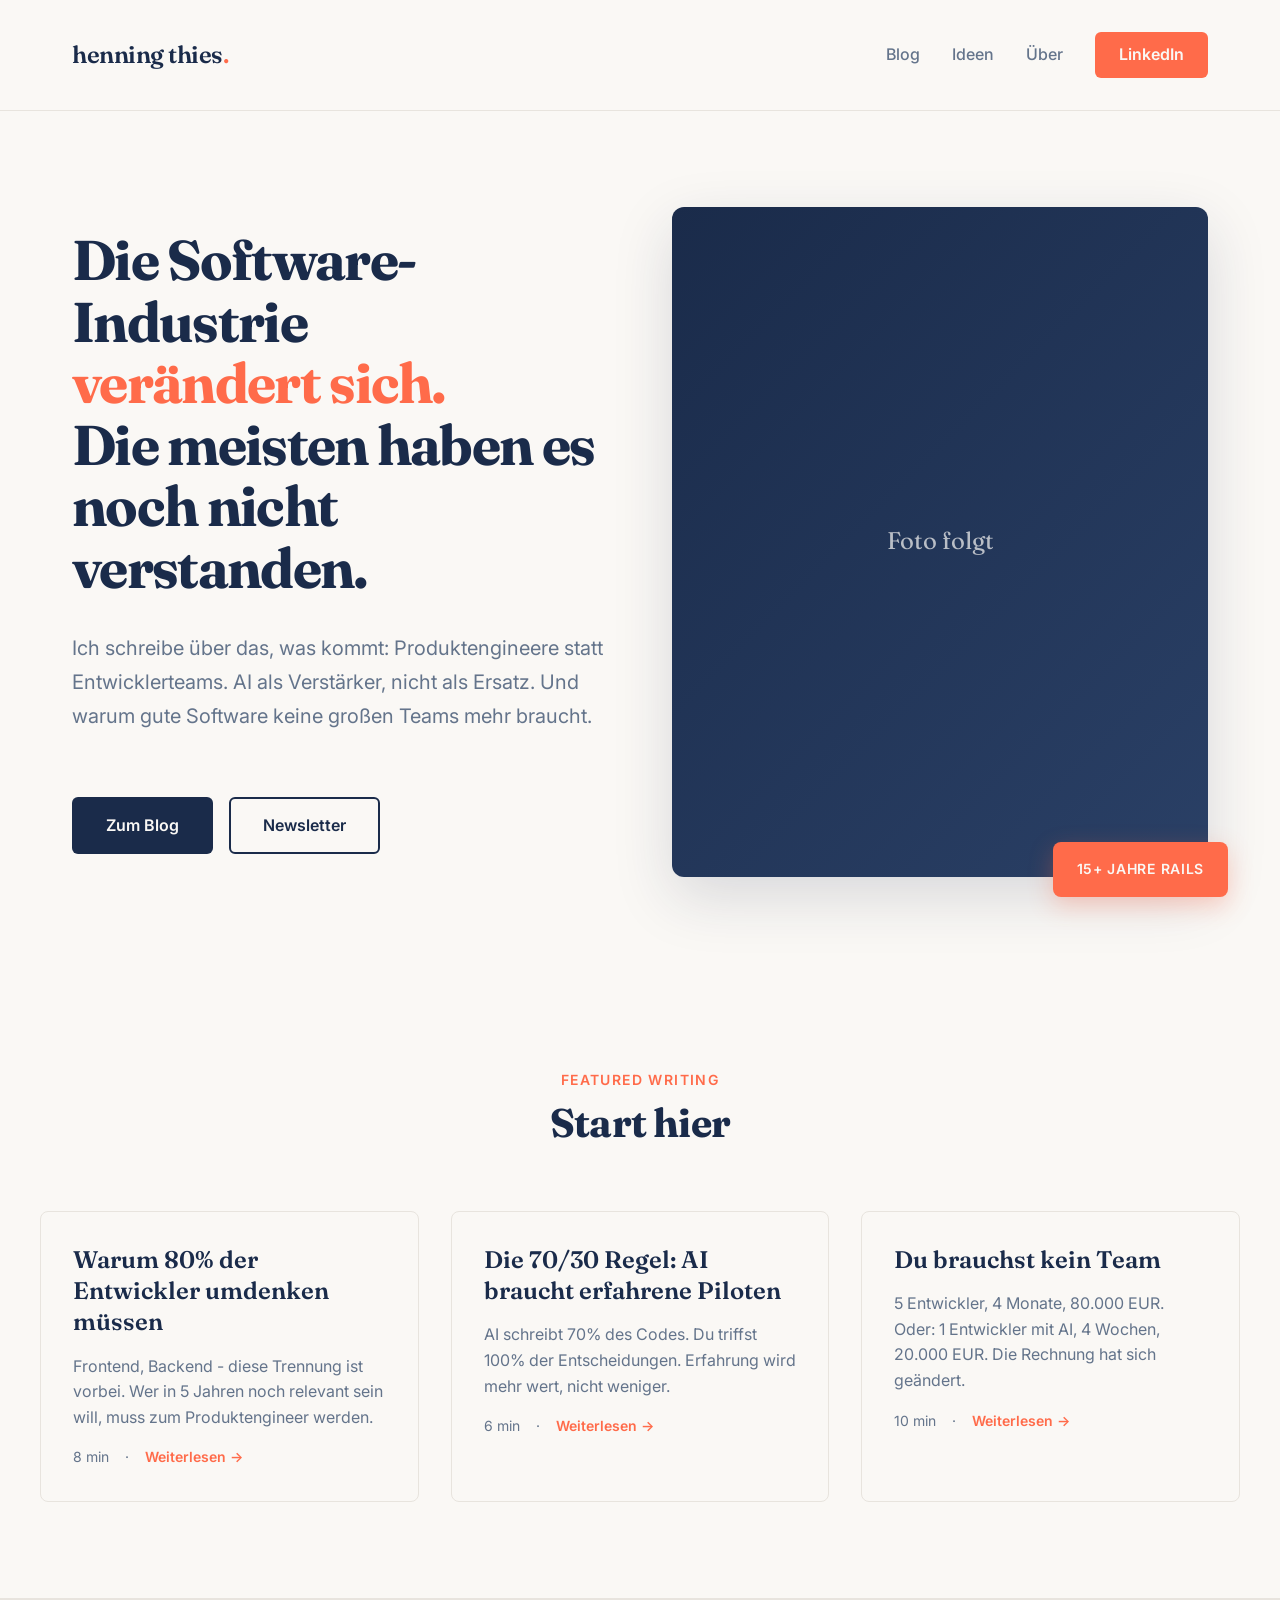
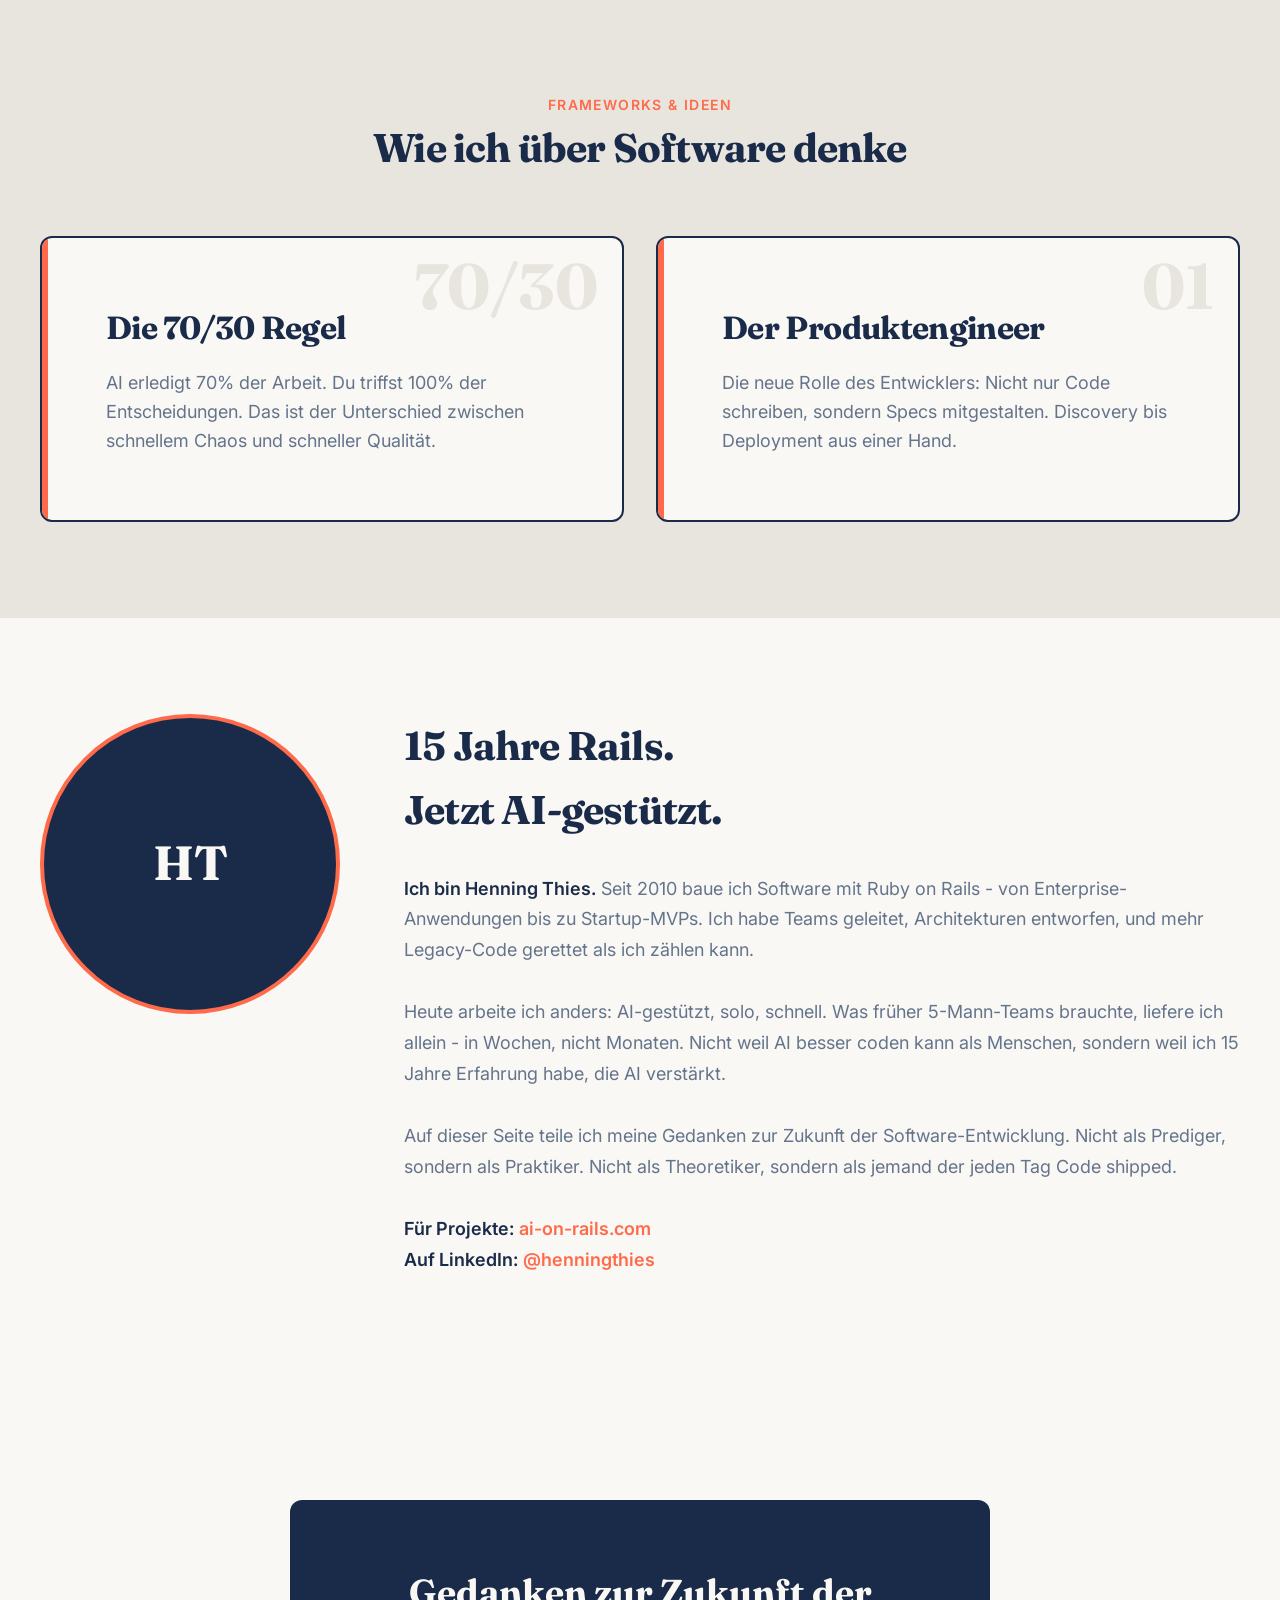
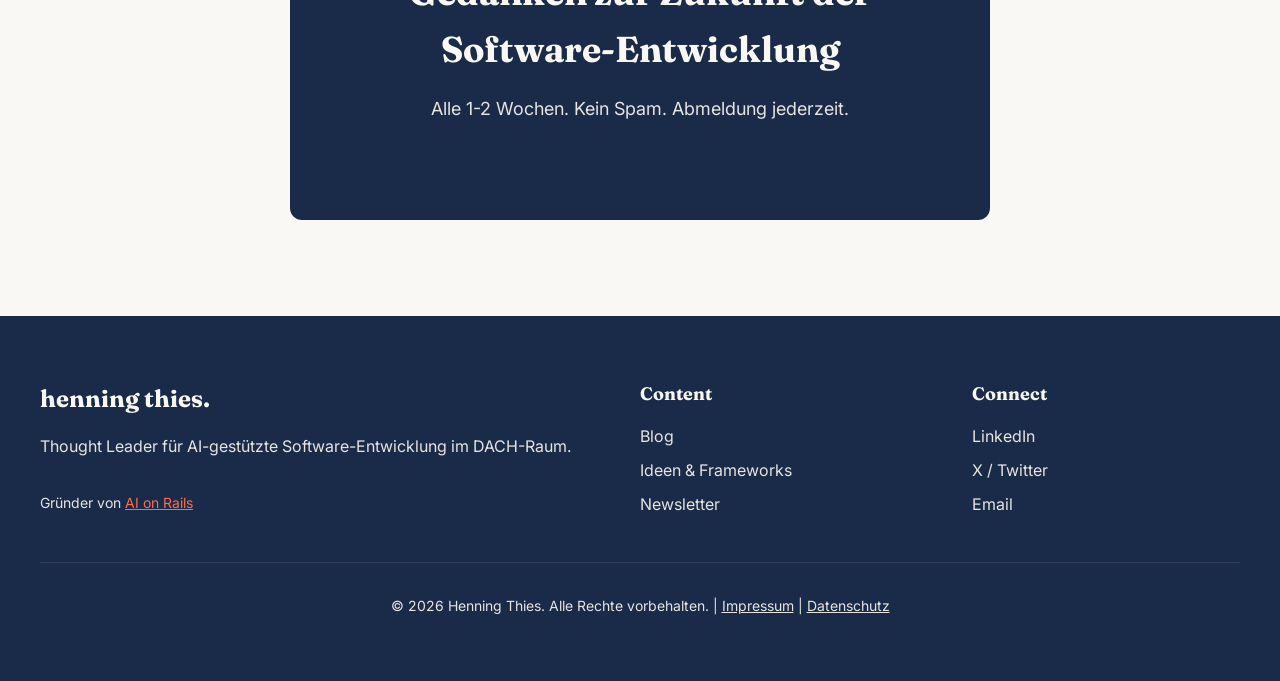
==== index.html @ 4f3acadc "fix: add links to framework cards Link 70/30 Regel and Produktengineer cards to blog articles  Co-Au" ====
<!DOCTYPE html>
<html lang="de">
<head>
  <meta charset="UTF-8">
  <meta name="viewport" content="width=device-width, initial-scale=1.0">
  <title>Henning Thies - Der Produktengineer</title>
  <meta name="description" content="Die Software-Industrie verändert sich. Ich schreibe über Produktengineere, AI-gestützte Entwicklung und warum gute Software keine großen Teams mehr braucht.">
  <link rel="preconnect" href="https://fonts.googleapis.com">
  <link rel="preconnect" href="https://fonts.gstatic.com" crossorigin>
  <link href="https://fonts.googleapis.com/css2?family=Fraunces:ital,opsz,wght@0,9..144,400;0,9..144,600;0,9..144,700;1,9..144,400&family=Inter:wght@400;500;600&display=swap" rel="stylesheet">

  <!-- Analytics -->
  <script defer src="https://cloud.umami.is/script.js" data-website-id="b28b0abb-0c76-4e96-a913-22277300de45"></script>

  <style>
    :root {
      /* Brand Colors */
      --color-midnight-navy: #1A2B4A;
      --color-warm-white: #FAF8F5;
      --color-electric-coral: #FF6B4A;
      --color-slate-gray: #64748B;
      --color-light-stone: #E8E4DE;
      --color-soft-gold: #C9A962;

      /* Typography */
      --font-display: 'Fraunces', serif;
      --font-body: 'Inter', sans-serif;

      /* Spacing */
      --space-xs: 8px;
      --space-sm: 16px;
      --space-md: 32px;
      --space-lg: 64px;
      --space-xl: 96px;

      /* Transitions */
      --transition: all 0.3s cubic-bezier(0.4, 0, 0.2, 1);
    }

    * {
      margin: 0;
      padding: 0;
      box-sizing: border-box;
    }

    body {
      font-family: var(--font-body);
      color: var(--color-slate-gray);
      background: var(--color-warm-white);
      line-height: 1.6;
      overflow-x: hidden;
    }

    /* Header */
    header {
      position: sticky;
      top: 0;
      z-index: 100;
      background: var(--color-warm-white);
      border-bottom: 1px solid var(--color-light-stone);
      padding: var(--space-md) 0;
      transition: var(--transition);
    }

    header.scrolled {
      box-shadow: 0 2px 12px rgba(26, 43, 74, 0.08);
    }

    .header-container {
      max-width: 1200px;
      margin: 0 auto;
      padding: 0 var(--space-md);
      display: flex;
      justify-content: space-between;
      align-items: center;
    }

    .wordmark {
      font-family: var(--font-display);
      font-size: 24px;
      font-weight: 600;
      color: var(--color-midnight-navy);
      text-decoration: none;
      letter-spacing: -0.02em;
    }

    .wordmark .dot {
      color: var(--color-electric-coral);
    }

    nav {
      display: flex;
      gap: var(--space-md);
      align-items: center;
    }

    nav a {
      color: var(--color-slate-gray);
      text-decoration: none;
      font-size: 16px;
      font-weight: 500;
      transition: var(--transition);
      position: relative;
    }

    nav a:hover {
      color: var(--color-midnight-navy);
    }

    nav a.cta {
      background: var(--color-electric-coral);
      color: var(--color-warm-white);
      padding: 10px 24px;
      border-radius: 6px;
      font-weight: 600;
    }

    nav a.cta:hover {
      background: #e85a3a;
      transform: translateY(-1px);
      box-shadow: 0 4px 12px rgba(255, 107, 74, 0.3);
    }

    /* Hero Section */
    .hero {
      max-width: 1200px;
      margin: 0 auto;
      padding: var(--space-xl) var(--space-md);
      display: grid;
      grid-template-columns: 1fr 1fr;
      gap: var(--space-lg);
      align-items: center;
      min-height: 80vh;
    }

    .hero-content h1 {
      font-family: var(--font-display);
      font-size: 56px;
      line-height: 1.1;
      color: var(--color-midnight-navy);
      font-weight: 700;
      margin-bottom: var(--space-md);
      letter-spacing: -0.03em;
    }

    .hero-content h1 .highlight {
      color: var(--color-electric-coral);
      position: relative;
      display: inline-block;
    }

    .hero-content .subheadline {
      font-size: 20px;
      line-height: 1.7;
      color: var(--color-slate-gray);
      margin-bottom: var(--space-lg);
      max-width: 540px;
    }

    .hero-cta-group {
      display: flex;
      gap: var(--space-sm);
      flex-wrap: wrap;
    }

    .btn {
      display: inline-block;
      padding: 14px 32px;
      text-decoration: none;
      border-radius: 6px;
      font-weight: 600;
      font-size: 16px;
      transition: var(--transition);
      border: 2px solid transparent;
    }

    .btn-primary {
      background: var(--color-midnight-navy);
      color: var(--color-warm-white);
    }

    .btn-primary:hover {
      background: #0f1a2e;
      transform: translateY(-2px);
      box-shadow: 0 8px 24px rgba(26, 43, 74, 0.2);
    }

    .btn-secondary {
      background: transparent;
      color: var(--color-midnight-navy);
      border: 2px solid var(--color-midnight-navy);
    }

    .btn-secondary:hover {
      background: var(--color-midnight-navy);
      color: var(--color-warm-white);
    }

    .hero-image {
      position: relative;
    }

    .portrait-container {
      position: relative;
      border-radius: 12px;
      overflow: hidden;
      box-shadow: 0 20px 60px rgba(26, 43, 74, 0.15);
      aspect-ratio: 4/5;
      background: linear-gradient(135deg, var(--color-midnight-navy) 0%, #2a4066 100%);
      display: flex;
      align-items: center;
      justify-content: center;
    }

    .portrait-container img {
      width: 100%;
      height: 100%;
      object-fit: cover;
    }

    .portrait-placeholder {
      color: var(--color-warm-white);
      font-family: var(--font-display);
      font-size: 24px;
      text-align: center;
      padding: var(--space-md);
      opacity: 0.7;
    }

    .floating-label {
      position: absolute;
      bottom: -20px;
      right: -20px;
      background: var(--color-electric-coral);
      color: var(--color-warm-white);
      padding: 16px 24px;
      border-radius: 8px;
      font-weight: 600;
      font-size: 14px;
      box-shadow: 0 8px 24px rgba(255, 107, 74, 0.3);
      text-transform: uppercase;
      letter-spacing: 0.05em;
    }

    /* Featured Content Section */
    .section {
      padding: var(--space-xl) var(--space-md);
      background: var(--color-warm-white);
    }

    .section.alt {
      background: var(--color-light-stone);
    }

    .container {
      max-width: 1200px;
      margin: 0 auto;
    }

    .section-header {
      text-align: center;
      margin-bottom: var(--space-lg);
    }

    .section-header .eyebrow {
      font-size: 14px;
      text-transform: uppercase;
      letter-spacing: 0.1em;
      color: var(--color-electric-coral);
      font-weight: 600;
      margin-bottom: var(--space-xs);
    }

    .section-header h2 {
      font-family: var(--font-display);
      font-size: 40px;
      line-height: 1.2;
      color: var(--color-midnight-navy);
      font-weight: 700;
      letter-spacing: -0.02em;
    }

    /* Article Cards */
    .articles-grid {
      display: grid;
      grid-template-columns: repeat(3, 1fr);
      gap: var(--space-md);
    }

    .article-card {
      background: var(--color-warm-white);
      border-radius: 8px;
      overflow: hidden;
      transition: var(--transition);
      border: 1px solid var(--color-light-stone);
    }

    .article-card:hover {
      transform: translateY(-4px);
      box-shadow: 0 12px 32px rgba(26, 43, 74, 0.12);
    }

    .article-card-content {
      padding: var(--space-md);
    }

    .article-card h3 {
      font-family: var(--font-display);
      font-size: 24px;
      line-height: 1.3;
      color: var(--color-midnight-navy);
      margin-bottom: var(--space-sm);
      font-weight: 600;
    }

    .article-card p {
      color: var(--color-slate-gray);
      line-height: 1.6;
      margin-bottom: var(--space-sm);
    }

    .article-meta {
      display: flex;
      align-items: center;
      gap: var(--space-sm);
      font-size: 14px;
      color: var(--color-slate-gray);
    }

    .read-more {
      color: var(--color-electric-coral);
      font-weight: 600;
      text-decoration: none;
      display: inline-flex;
      align-items: center;
      gap: 4px;
      transition: var(--transition);
    }

    .read-more:hover {
      gap: 8px;
    }

    /* Framework Cards */
    .frameworks-grid {
      display: grid;
      grid-template-columns: repeat(2, 1fr);
      gap: var(--space-md);
    }

    .framework-card {
      background: var(--color-warm-white);
      padding: var(--space-lg);
      border-radius: 12px;
      border: 2px solid var(--color-midnight-navy);
      position: relative;
      overflow: hidden;
    }

    .framework-card::before {
      content: '';
      position: absolute;
      top: 0;
      left: 0;
      width: 6px;
      height: 100%;
      background: var(--color-electric-coral);
    }

    .framework-card .number {
      font-family: var(--font-display);
      font-size: 64px;
      font-weight: 700;
      color: var(--color-light-stone);
      position: absolute;
      top: 16px;
      right: 24px;
      line-height: 1;
    }

    .framework-card h3 {
      font-family: var(--font-display);
      font-size: 32px;
      color: var(--color-midnight-navy);
      margin-bottom: var(--space-sm);
      font-weight: 700;
      letter-spacing: -0.02em;
      position: relative;
      z-index: 1;
    }

    .framework-card p {
      font-size: 18px;
      line-height: 1.6;
      color: var(--color-slate-gray);
      position: relative;
      z-index: 1;
    }

    /* About Section */
    .about-content {
      display: grid;
      grid-template-columns: 300px 1fr;
      gap: var(--space-lg);
      align-items: start;
    }

    .about-image {
      position: relative;
    }

    .about-image-container {
      aspect-ratio: 1;
      border-radius: 50%;
      overflow: hidden;
      border: 4px solid var(--color-electric-coral);
      background: var(--color-midnight-navy);
      display: flex;
      align-items: center;
      justify-content: center;
    }

    .about-image-container img {
      width: 100%;
      height: 100%;
      object-fit: cover;
    }

    .about-image-placeholder {
      color: var(--color-warm-white);
      font-family: var(--font-display);
      font-size: 48px;
      font-weight: 700;
    }

    .about-text h2 {
      font-family: var(--font-display);
      font-size: 40px;
      color: var(--color-midnight-navy);
      margin-bottom: var(--space-md);
      font-weight: 700;
      letter-spacing: -0.02em;
    }

    .about-text p {
      font-size: 18px;
      line-height: 1.7;
      color: var(--color-slate-gray);
      margin-bottom: var(--space-md);
    }

    .about-text p strong {
      color: var(--color-midnight-navy);
      font-weight: 600;
    }

    .about-link {
      color: var(--color-electric-coral);
      font-weight: 600;
      text-decoration: none;
      transition: var(--transition);
    }

    .about-link:hover {
      text-decoration: underline;
    }

    /* Newsletter Section */
    .newsletter-box {
      background: var(--color-midnight-navy);
      padding: var(--space-lg);
      border-radius: 12px;
      text-align: center;
      max-width: 700px;
      margin: 0 auto;
    }

    .newsletter-box h2 {
      font-family: var(--font-display);
      font-size: 36px;
      color: var(--color-warm-white);
      margin-bottom: var(--space-sm);
      font-weight: 700;
    }

    .newsletter-box p {
      color: var(--color-light-stone);
      font-size: 18px;
      margin-bottom: var(--space-md);
    }

    .newsletter-form {
      display: flex;
      gap: var(--space-sm);
      max-width: 500px;
      margin: 0 auto;
    }

    .newsletter-form input {
      flex: 1;
      padding: 14px 20px;
      border: 2px solid transparent;
      border-radius: 6px;
      font-size: 16px;
      font-family: var(--font-body);
      background: var(--color-warm-white);
      transition: var(--transition);
    }

    .newsletter-form input:focus {
      outline: none;
      border-color: var(--color-electric-coral);
    }

    .newsletter-form button {
      padding: 14px 32px;
      background: var(--color-electric-coral);
      color: var(--color-warm-white);
      border: none;
      border-radius: 6px;
      font-size: 16px;
      font-weight: 600;
      font-family: var(--font-body);
      cursor: pointer;
      transition: var(--transition);
      white-space: nowrap;
    }

    .newsletter-form button:hover {
      background: #e85a3a;
      transform: translateY(-2px);
      box-shadow: 0 8px 24px rgba(255, 107, 74, 0.4);
    }

    /* Footer */
    footer {
      background: var(--color-midnight-navy);
      color: var(--color-light-stone);
      padding: var(--space-lg) var(--space-md);
    }

    .footer-container {
      max-width: 1200px;
      margin: 0 auto;
      display: grid;
      grid-template-columns: 2fr 1fr 1fr;
      gap: var(--space-lg);
    }

    .footer-about h3 {
      font-family: var(--font-display);
      color: var(--color-warm-white);
      font-size: 24px;
      margin-bottom: var(--space-sm);
    }

    .footer-about p {
      line-height: 1.6;
      margin-bottom: var(--space-sm);
    }

    .footer-section h4 {
      font-family: var(--font-display);
      color: var(--color-warm-white);
      font-size: 18px;
      margin-bottom: var(--space-sm);
    }

    .footer-section ul {
      list-style: none;
    }

    .footer-section li {
      margin-bottom: var(--space-xs);
    }

    .footer-section a {
      color: var(--color-light-stone);
      text-decoration: none;
      transition: var(--transition);
    }

    .footer-section a:hover {
      color: var(--color-electric-coral);
    }

    .footer-bottom {
      max-width: 1200px;
      margin: var(--space-md) auto 0;
      padding-top: var(--space-md);
      border-top: 1px solid rgba(250, 248, 245, 0.1);
      text-align: center;
      font-size: 14px;
    }

    /* Responsive */
    @media (max-width: 1024px) {
      .hero {
        grid-template-columns: 1fr;
        gap: var(--space-md);
        padding: var(--space-lg) var(--space-md);
      }

      .hero-content h1 {
        font-size: 48px;
      }

      .articles-grid {
        grid-template-columns: 1fr;
      }

      .frameworks-grid {
        grid-template-columns: 1fr;
      }

      .about-content {
        grid-template-columns: 1fr;
        text-align: center;
      }

      .about-image-container {
        max-width: 250px;
        margin: 0 auto;
      }

      .footer-container {
        grid-template-columns: 1fr;
      }
    }

    @media (max-width: 768px) {
      nav {
        display: none;
      }

      .hero-content h1 {
        font-size: 36px;
      }

      .hero-content .subheadline {
        font-size: 18px;
      }

      .newsletter-form {
        flex-direction: column;
      }

      .section-header h2 {
        font-size: 32px;
      }
    }

    /* Animations */
    @keyframes fadeInUp {
      from {
        opacity: 0;
        transform: translateY(20px);
      }
      to {
        opacity: 1;
        transform: translateY(0);
      }
    }

    .hero-content > * {
      animation: fadeInUp 0.6s ease-out backwards;
    }

    .hero-content h1 {
      animation-delay: 0.1s;
    }

    .hero-content .subheadline {
      animation-delay: 0.2s;
    }

    .hero-cta-group {
      animation-delay: 0.3s;
    }

    .hero-image {
      animation: fadeInUp 0.6s ease-out 0.2s backwards;
    }
  </style>
</head>
<body>
  <!-- Header -->
  <header id="header">
    <div class="header-container">
      <a href="/" class="wordmark">henning thies<span class="dot">.</span></a>
      <nav>
        <a href="#blog">Blog</a>
        <a href="#ideen">Ideen</a>
        <a href="#ueber">Über</a>
        <a href="https://linkedin.com/in/henningthies" class="cta">LinkedIn</a>
      </nav>
    </div>
  </header>

  <!-- Hero Section -->
  <section class="hero">
    <div class="hero-content">
      <h1>
        Die Software-Industrie <span class="highlight">verändert sich.</span><br>
        Die meisten haben es noch nicht verstanden.
      </h1>
      <p class="subheadline">
        Ich schreibe über das, was kommt: Produktengineere statt Entwicklerteams. AI als Verstärker, nicht als Ersatz. Und warum gute Software keine großen Teams mehr braucht.
      </p>
      <div class="hero-cta-group">
        <a href="#blog" class="btn btn-primary">Zum Blog</a>
        <a href="#newsletter" class="btn btn-secondary">Newsletter</a>
      </div>
    </div>
    <div class="hero-image">
      <div class="portrait-container">
        <!-- Portrait Placeholder - wird durch echtes Foto ersetzt -->
        <div class="portrait-placeholder">
          Foto folgt
        </div>
      </div>
      <div class="floating-label">15+ Jahre Rails</div>
    </div>
  </section>

  <!-- Featured Articles -->
  <section class="section" id="blog">
    <div class="container">
      <div class="section-header">
        <div class="eyebrow">Featured Writing</div>
        <h2>Start hier</h2>
      </div>
      <div class="articles-grid">
        <a href="/blog/der-produktengineer.html" class="article-card" style="text-decoration: none;">
          <div class="article-card-content">
            <h3>Warum 80% der Entwickler umdenken müssen</h3>
            <p>
              Frontend, Backend - diese Trennung ist vorbei. Wer in 5 Jahren noch relevant sein will, muss zum Produktengineer werden.
            </p>
            <div class="article-meta">
              <span>8 min</span>
              <span>·</span>
              <span class="read-more">Weiterlesen →</span>
            </div>
          </div>
        </a>

        <a href="/blog/die-70-30-regel.html" class="article-card" style="text-decoration: none;">
          <div class="article-card-content">
            <h3>Die 70/30 Regel: AI braucht erfahrene Piloten</h3>
            <p>
              AI schreibt 70% des Codes. Du triffst 100% der Entscheidungen. Erfahrung wird mehr wert, nicht weniger.
            </p>
            <div class="article-meta">
              <span>6 min</span>
              <span>·</span>
              <span class="read-more">Weiterlesen →</span>
            </div>
          </div>
        </a>

        <a href="/blog/du-brauchst-kein-team.html" class="article-card" style="text-decoration: none;">
          <div class="article-card-content">
            <h3>Du brauchst kein Team</h3>
            <p>
              5 Entwickler, 4 Monate, 80.000 EUR. Oder: 1 Entwickler mit AI, 4 Wochen, 20.000 EUR. Die Rechnung hat sich geändert.
            </p>
            <div class="article-meta">
              <span>10 min</span>
              <span>·</span>
              <span class="read-more">Weiterlesen →</span>
            </div>
          </div>
        </a>
      </div>
    </div>
  </section>

  <!-- Frameworks Section -->
  <section class="section alt" id="ideen">
    <div class="container">
      <div class="section-header">
        <div class="eyebrow">Frameworks & Ideen</div>
        <h2>Wie ich über Software denke</h2>
      </div>
      <div class="frameworks-grid">
        <a href="/blog/die-70-30-regel.html" class="framework-card" style="text-decoration: none;">
          <div class="number">70/30</div>
          <h3>Die 70/30 Regel</h3>
          <p>
            AI erledigt 70% der Arbeit. Du triffst 100% der Entscheidungen. Das ist der Unterschied zwischen schnellem Chaos und schneller Qualität.
          </p>
        </a>

        <a href="/blog/der-produktengineer.html" class="framework-card" style="text-decoration: none;">
          <div class="number">01</div>
          <h3>Der Produktengineer</h3>
          <p>
            Die neue Rolle des Entwicklers: Nicht nur Code schreiben, sondern Specs mitgestalten. Discovery bis Deployment aus einer Hand.
          </p>
        </a>
      </div>
    </div>
  </section>

  <!-- About Section -->
  <section class="section" id="ueber">
    <div class="container">
      <div class="about-content">
        <div class="about-image">
          <div class="about-image-container">
            <!-- Foto Placeholder -->
            <div class="about-image-placeholder">HT</div>
          </div>
        </div>
        <div class="about-text">
          <h2>15 Jahre Rails.<br>Jetzt AI-gestützt.</h2>
          <p>
            <strong>Ich bin Henning Thies.</strong> Seit 2010 baue ich Software mit Ruby on Rails - von Enterprise-Anwendungen bis zu Startup-MVPs. Ich habe Teams geleitet, Architekturen entworfen, und mehr Legacy-Code gerettet als ich zählen kann.
          </p>
          <p>
            Heute arbeite ich anders: AI-gestützt, solo, schnell. Was früher 5-Mann-Teams brauchte, liefere ich allein - in Wochen, nicht Monaten. Nicht weil AI besser coden kann als Menschen, sondern weil ich 15 Jahre Erfahrung habe, die AI verstärkt.
          </p>
          <p>
            Auf dieser Seite teile ich meine Gedanken zur Zukunft der Software-Entwicklung. Nicht als Prediger, sondern als Praktiker. Nicht als Theoretiker, sondern als jemand der jeden Tag Code shipped.
          </p>
          <p>
            <strong>Für Projekte:</strong> <a href="https://ai-on-rails.com" class="about-link">ai-on-rails.com</a><br>
            <strong>Auf LinkedIn:</strong> <a href="https://linkedin.com/in/henningthies" class="about-link">@henningthies</a>
          </p>
        </div>
      </div>
    </div>
  </section>

  <!-- Newsletter Section -->
  <section class="section" id="newsletter">
    <div class="container">
      <div class="newsletter-box">
        <h2>Gedanken zur Zukunft der Software-Entwicklung</h2>
        <p>Alle 1-2 Wochen. Kein Spam. Abmeldung jederzeit.</p>
        <script async data-uid="721279f668" src="https://henning-thies.kit.com/721279f668/index.js"></script>
      </div>
    </div>
  </section>

  <!-- Footer -->
  <footer>
    <div class="footer-container">
      <div class="footer-about">
        <h3>henning thies.</h3>
        <p>
          Thought Leader für AI-gestützte Software-Entwicklung im DACH-Raum.
        </p>
        <p style="font-size: 14px; margin-top: var(--space-md);">
          Gründer von <a href="https://ai-on-rails.com" style="color: var(--color-electric-coral);">AI on Rails</a>
        </p>
      </div>

      <div class="footer-section">
        <h4>Content</h4>
        <ul>
          <li><a href="#blog">Blog</a></li>
          <li><a href="#ideen">Ideen & Frameworks</a></li>
          <li><a href="#newsletter">Newsletter</a></li>
        </ul>
      </div>

      <div class="footer-section">
        <h4>Connect</h4>
        <ul>
          <li><a href="https://linkedin.com/in/henningthies">LinkedIn</a></li>
          <li><a href="https://x.com/henningthies">X / Twitter</a></li>
          <li><a href="mailto:mail@henning-thies.de">Email</a></li>
        </ul>
      </div>
    </div>

    <div class="footer-bottom">
      <p>© 2026 Henning Thies. Alle Rechte vorbehalten. | <a href="/impressum" style="color: var(--color-light-stone);">Impressum</a> | <a href="/datenschutz" style="color: var(--color-light-stone);">Datenschutz</a></p>
    </div>
  </footer>

  <script>
    // Header scroll effect
    const header = document.getElementById('header');
    let lastScroll = 0;

    window.addEventListener('scroll', () => {
      const currentScroll = window.pageYOffset;

      if (currentScroll > 50) {
        header.classList.add('scrolled');
      } else {
        header.classList.remove('scrolled');
      }

      lastScroll = currentScroll;
    });

    // Smooth scroll for anchor links
    document.querySelectorAll('a[href^="#"]').forEach(anchor => {
      anchor.addEventListener('click', function (e) {
        e.preventDefault();
        const target = document.querySelector(this.getAttribute('href'));
        if (target) {
          target.scrollIntoView({
            behavior: 'smooth',
            block: 'start'
          });
        }
      });
    });

  </script>
</body>
</html>
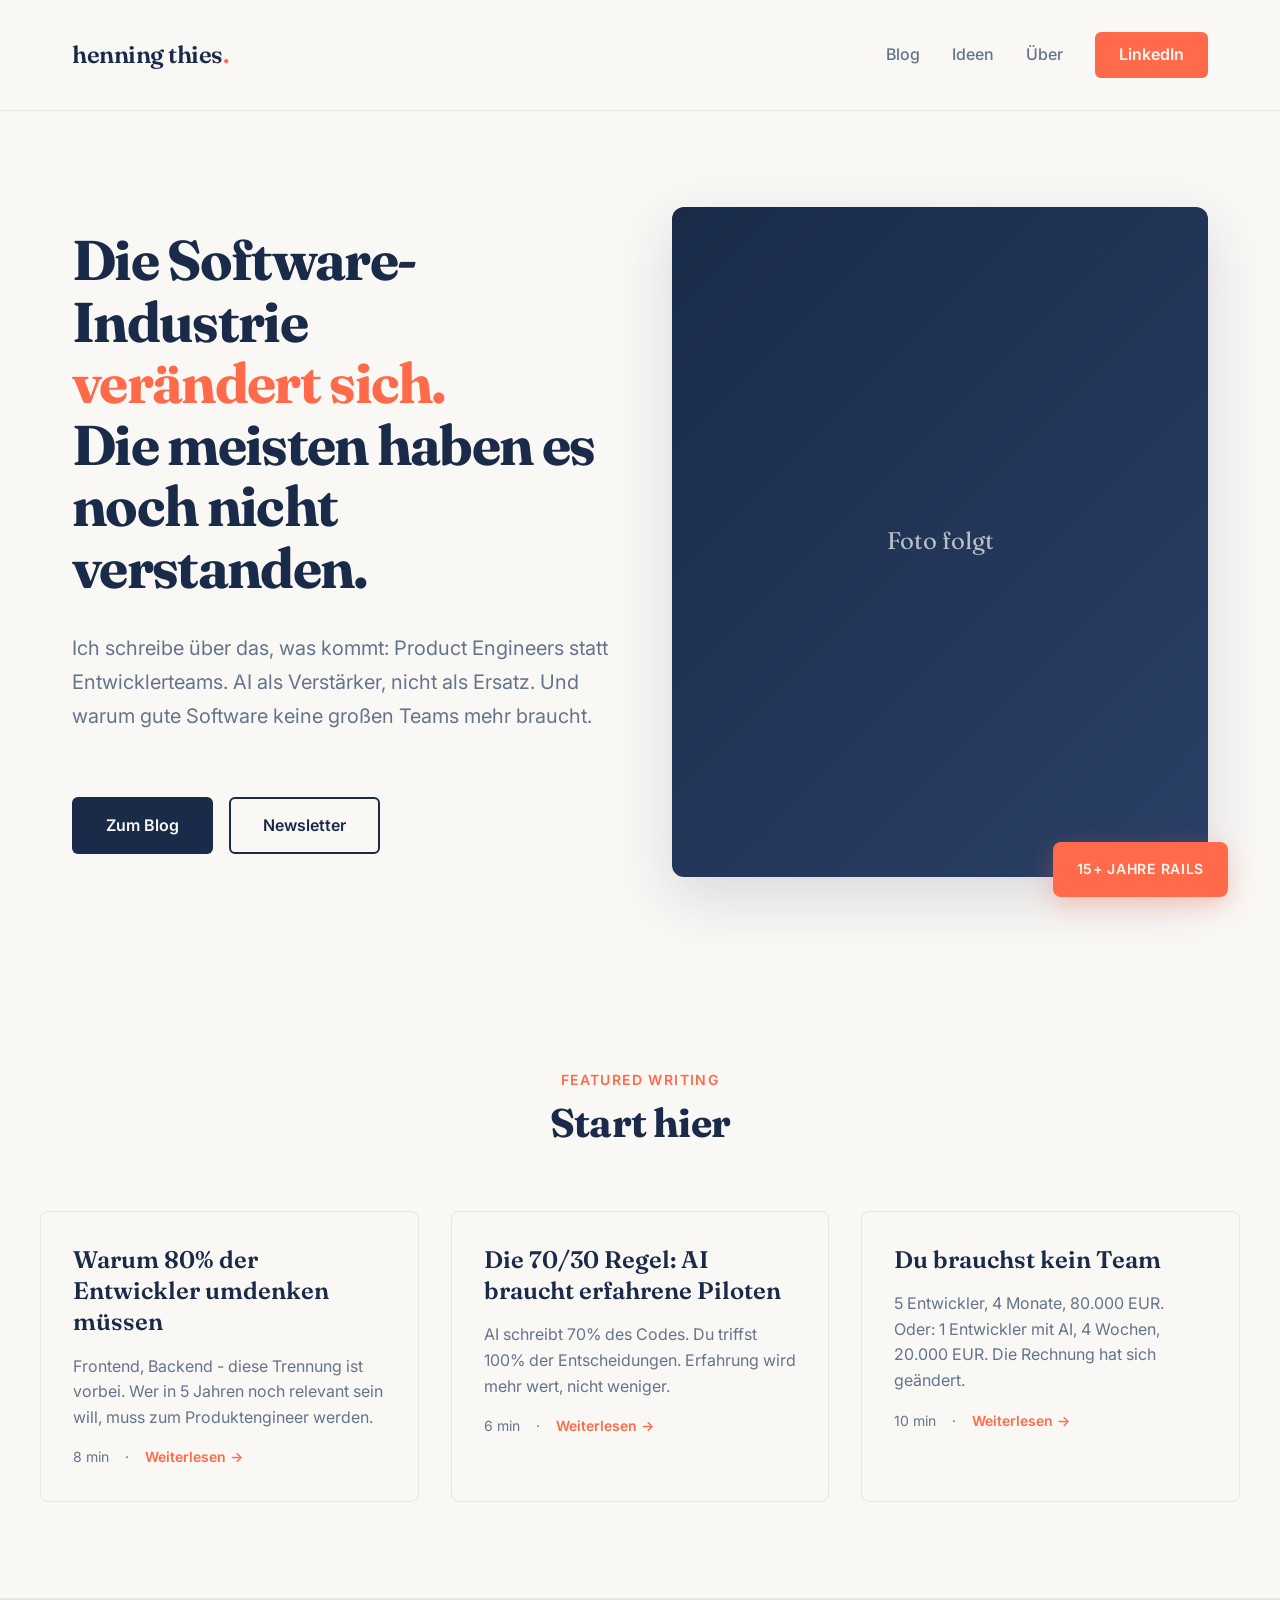
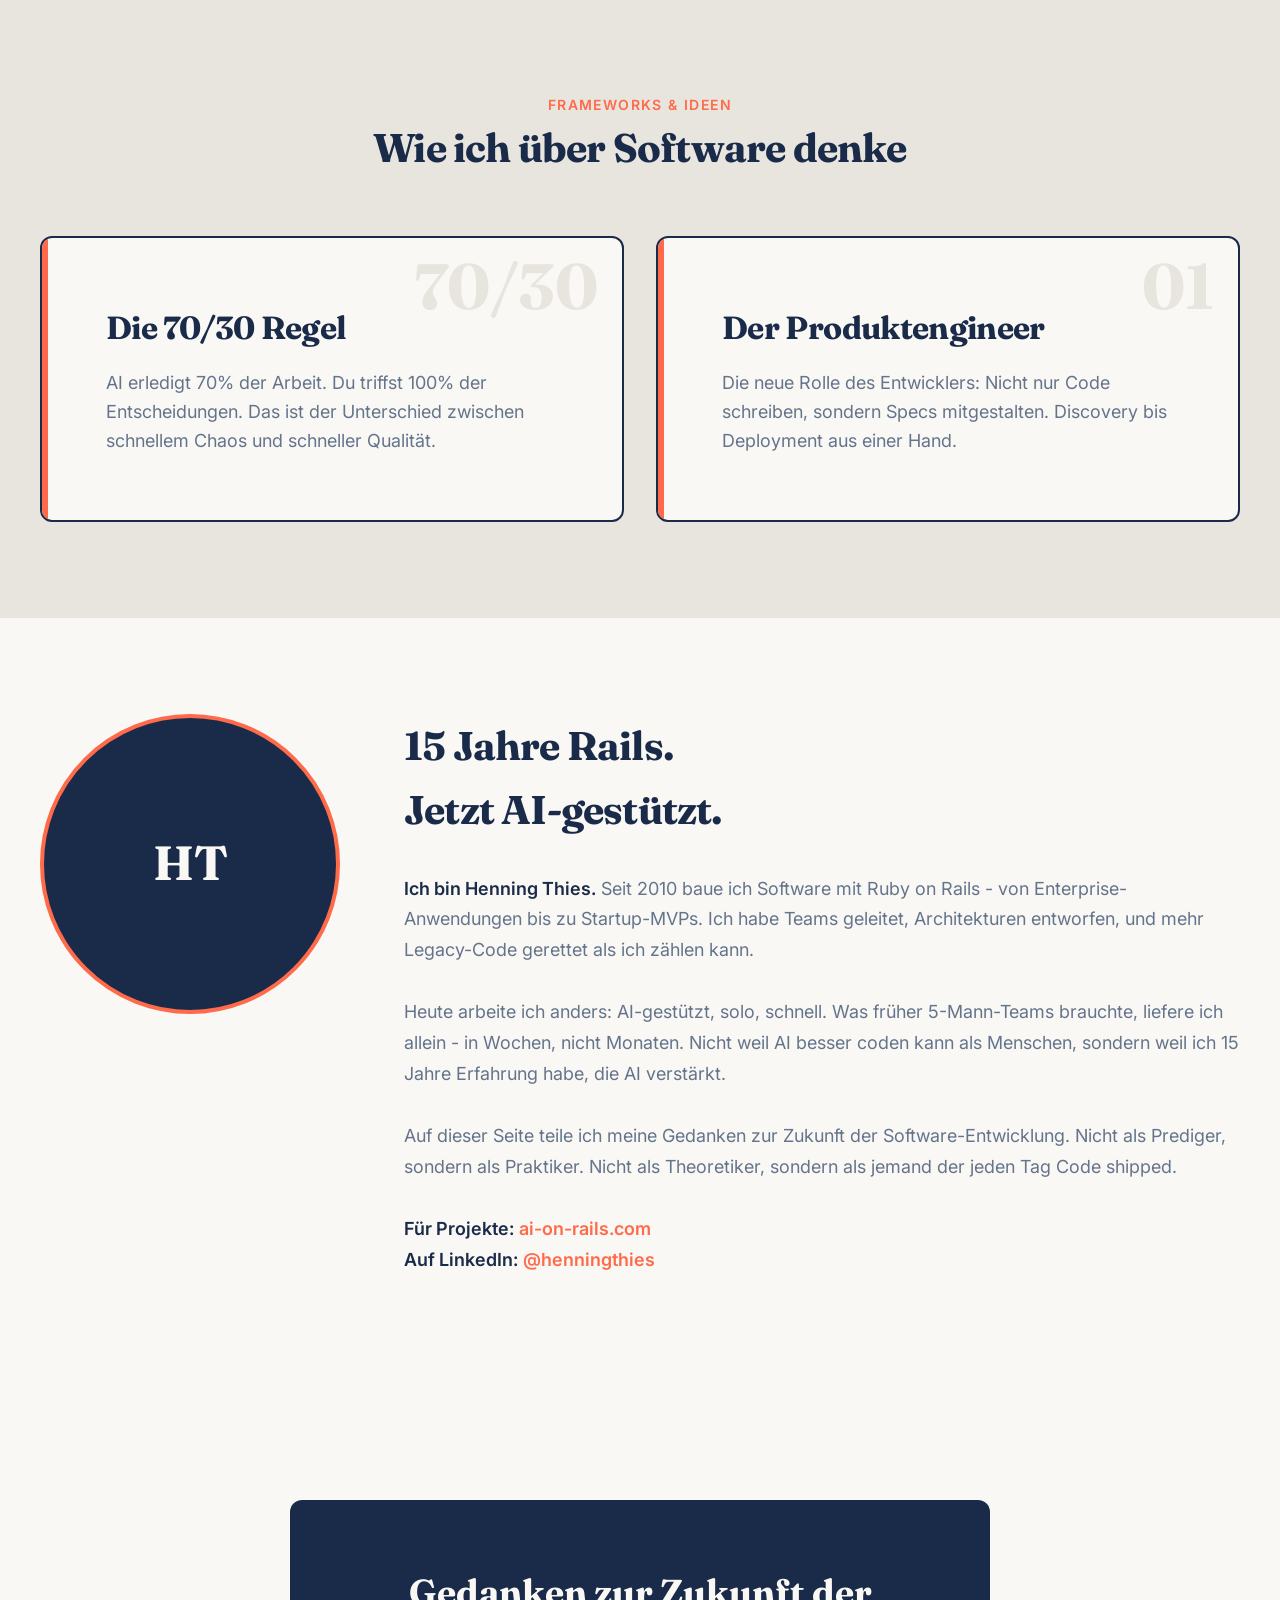
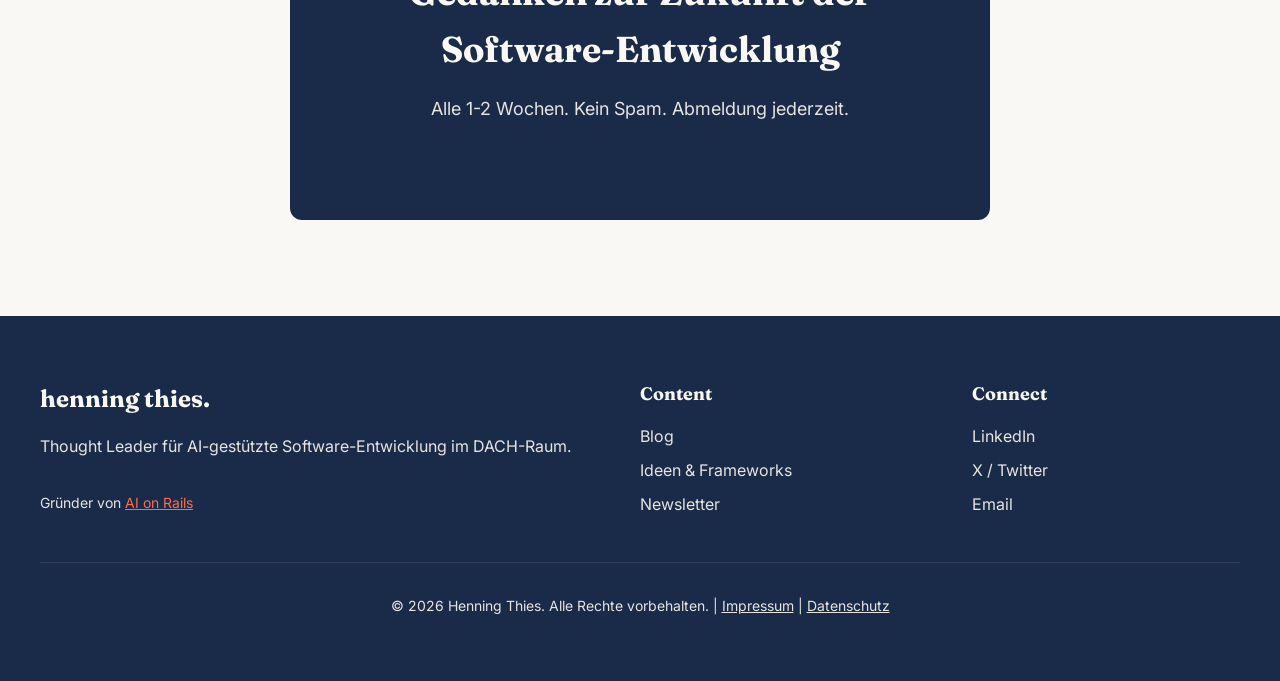
==== commit 562e3793: "fix: use 'Product Engineers' instead of mixed German/English" ====
--- a/index.html
+++ b/index.html
@@ -4,7 +4,7 @@
   <meta charset="UTF-8">
   <meta name="viewport" content="width=device-width, initial-scale=1.0">
   <title>Henning Thies - Der Produktengineer</title>
-  <meta name="description" content="Die Software-Industrie verändert sich. Ich schreibe über Produktengineere, AI-gestützte Entwicklung und warum gute Software keine großen Teams mehr braucht.">
+  <meta name="description" content="Die Software-Industrie verändert sich. Ich schreibe über Product Engineers, AI-gestützte Entwicklung und warum gute Software keine großen Teams mehr braucht.">
   <link rel="preconnect" href="https://fonts.googleapis.com">
   <link rel="preconnect" href="https://fonts.gstatic.com" crossorigin>
   <link href="https://fonts.googleapis.com/css2?family=Fraunces:ital,opsz,wght@0,9..144,400;0,9..144,600;0,9..144,700;1,9..144,400&family=Inter:wght@400;500;600&display=swap" rel="stylesheet">
@@ -705,7 +705,7 @@
         Die meisten haben es noch nicht verstanden.
       </h1>
       <p class="subheadline">
-        Ich schreibe über das, was kommt: Produktengineere statt Entwicklerteams. AI als Verstärker, nicht als Ersatz. Und warum gute Software keine großen Teams mehr braucht.
+        Ich schreibe über das, was kommt: Product Engineers statt Entwicklerteams. AI als Verstärker, nicht als Ersatz. Und warum gute Software keine großen Teams mehr braucht.
       </p>
       <div class="hero-cta-group">
         <a href="#blog" class="btn btn-primary">Zum Blog</a>
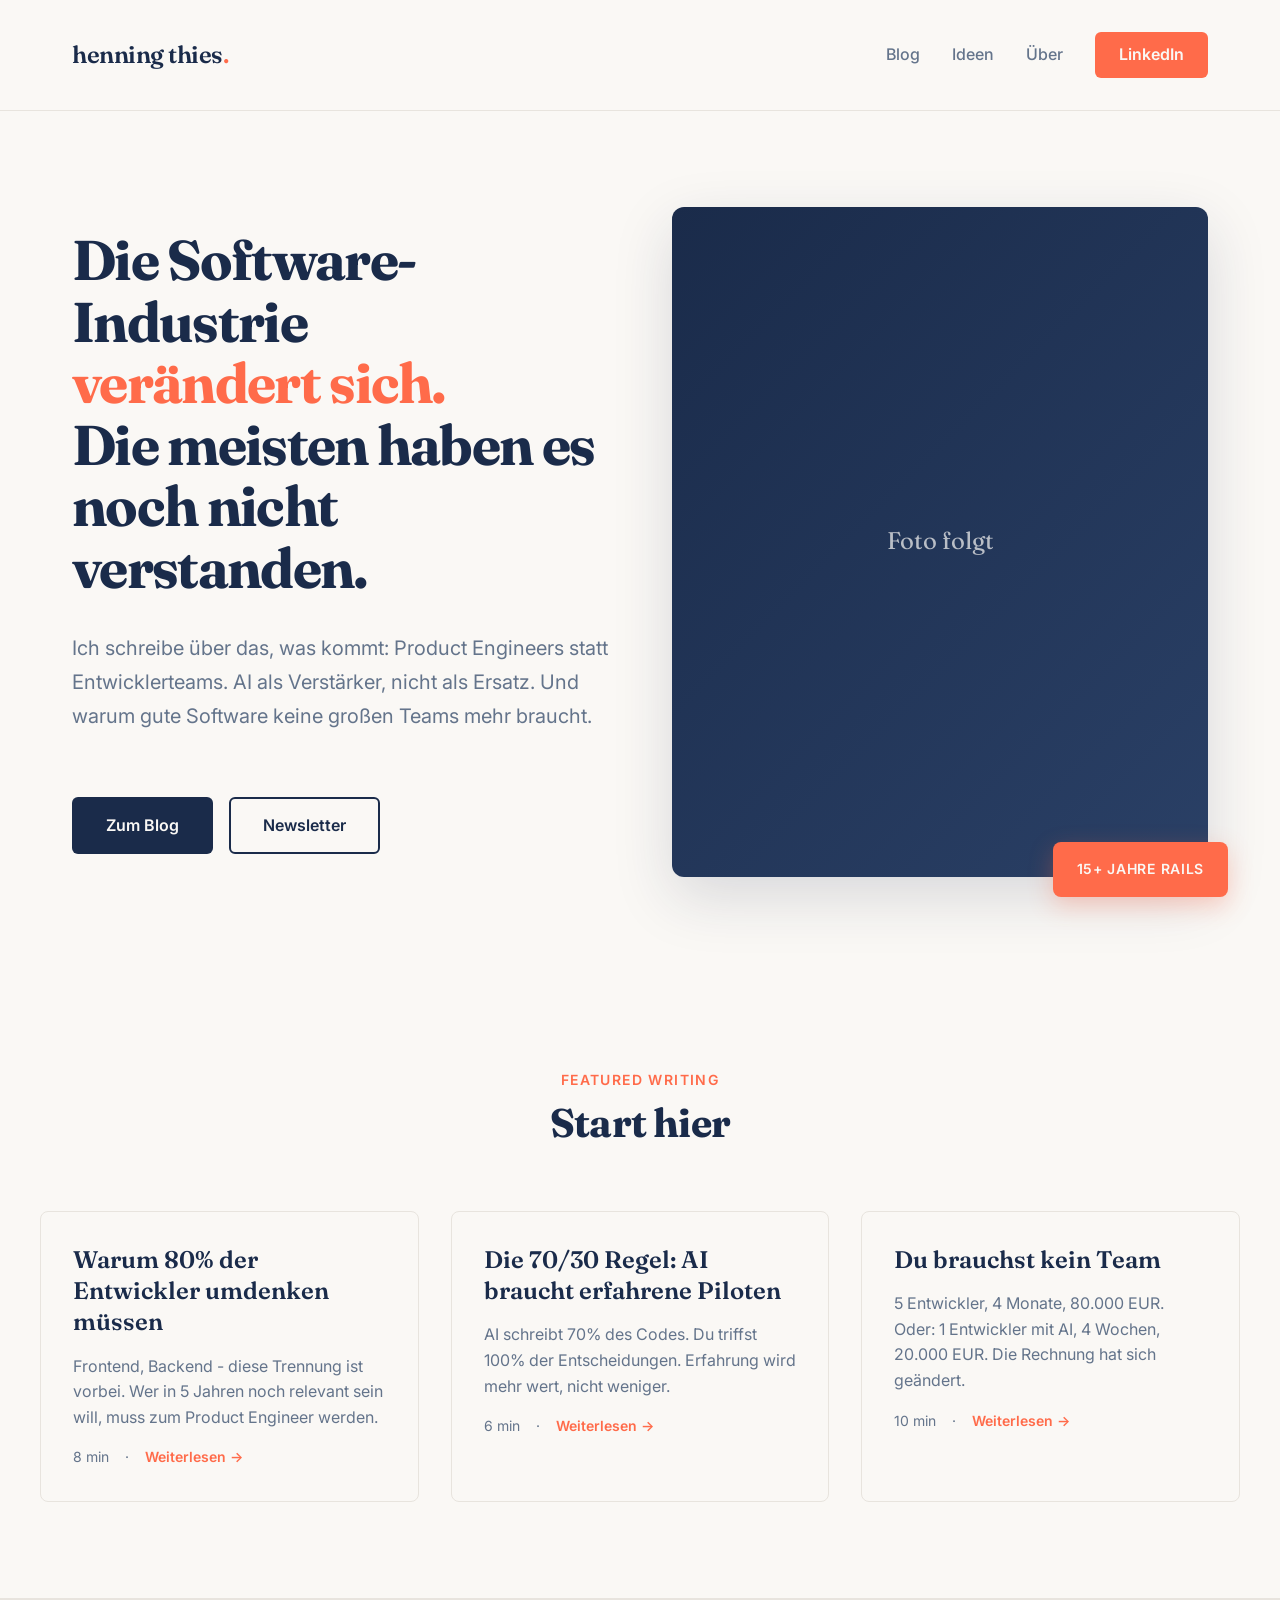
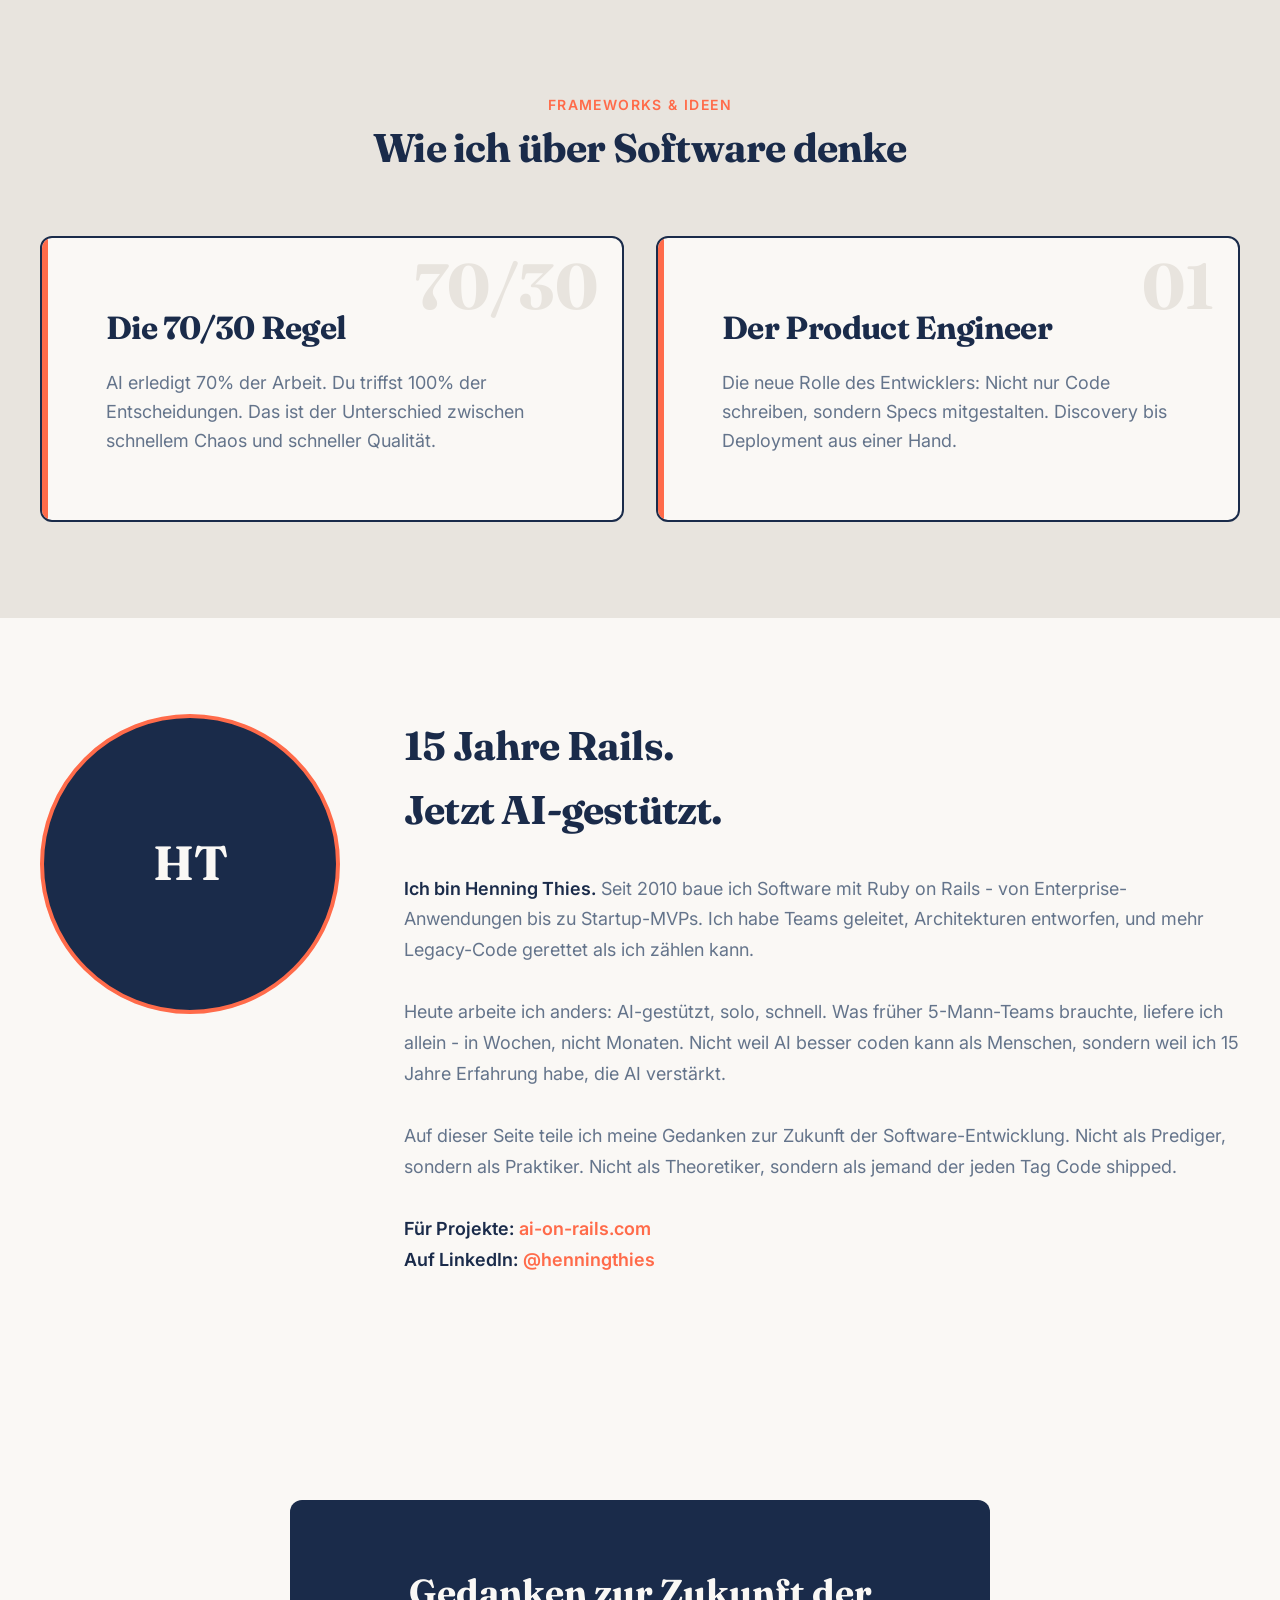
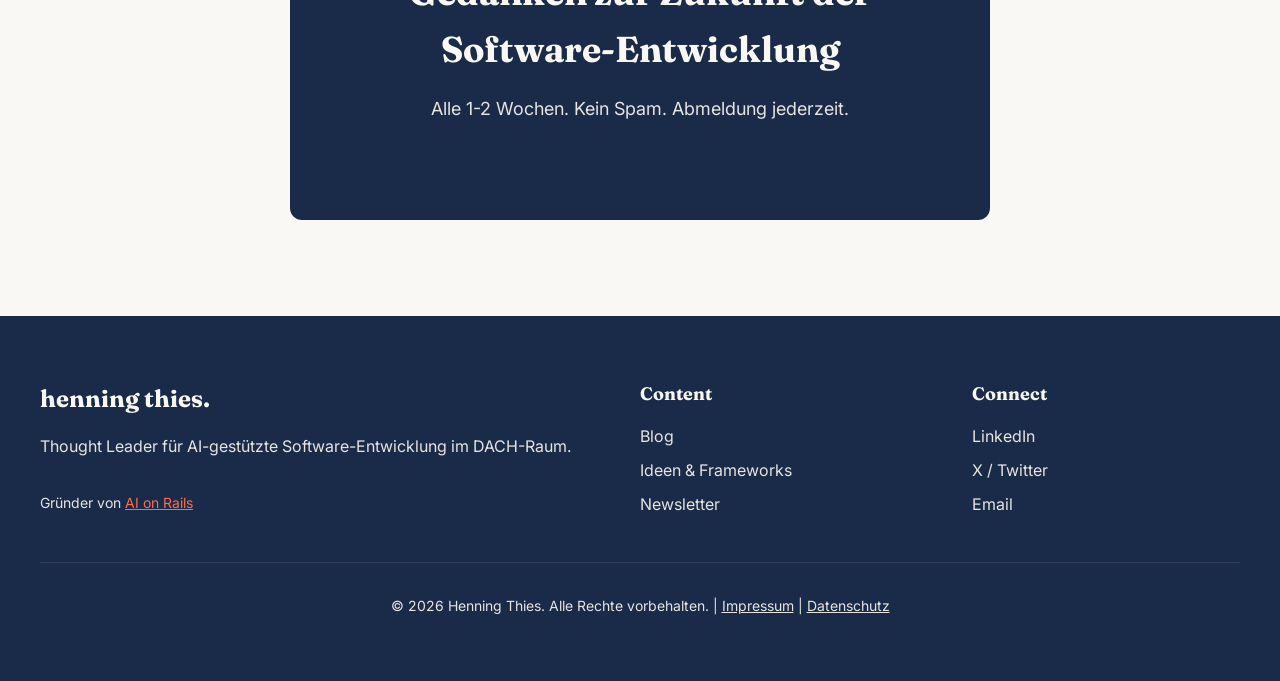
==== commit 81330b00: "fix: consistent 'Product Engineer' terminology across all pages" ====
--- a/index.html
+++ b/index.html
@@ -3,7 +3,7 @@
 <head>
   <meta charset="UTF-8">
   <meta name="viewport" content="width=device-width, initial-scale=1.0">
-  <title>Henning Thies - Der Produktengineer</title>
+  <title>Henning Thies - Product Engineer</title>
   <meta name="description" content="Die Software-Industrie verändert sich. Ich schreibe über Product Engineers, AI-gestützte Entwicklung und warum gute Software keine großen Teams mehr braucht.">
   <link rel="preconnect" href="https://fonts.googleapis.com">
   <link rel="preconnect" href="https://fonts.gstatic.com" crossorigin>
@@ -735,7 +735,7 @@
           <div class="article-card-content">
             <h3>Warum 80% der Entwickler umdenken müssen</h3>
             <p>
-              Frontend, Backend - diese Trennung ist vorbei. Wer in 5 Jahren noch relevant sein will, muss zum Produktengineer werden.
+              Frontend, Backend - diese Trennung ist vorbei. Wer in 5 Jahren noch relevant sein will, muss zum Product Engineer werden.
             </p>
             <div class="article-meta">
               <span>8 min</span>
@@ -794,7 +794,7 @@
 
         <a href="/blog/der-produktengineer.html" class="framework-card" style="text-decoration: none;">
           <div class="number">01</div>
-          <h3>Der Produktengineer</h3>
+          <h3>Der Product Engineer</h3>
           <p>
             Die neue Rolle des Entwicklers: Nicht nur Code schreiben, sondern Specs mitgestalten. Discovery bis Deployment aus einer Hand.
           </p>
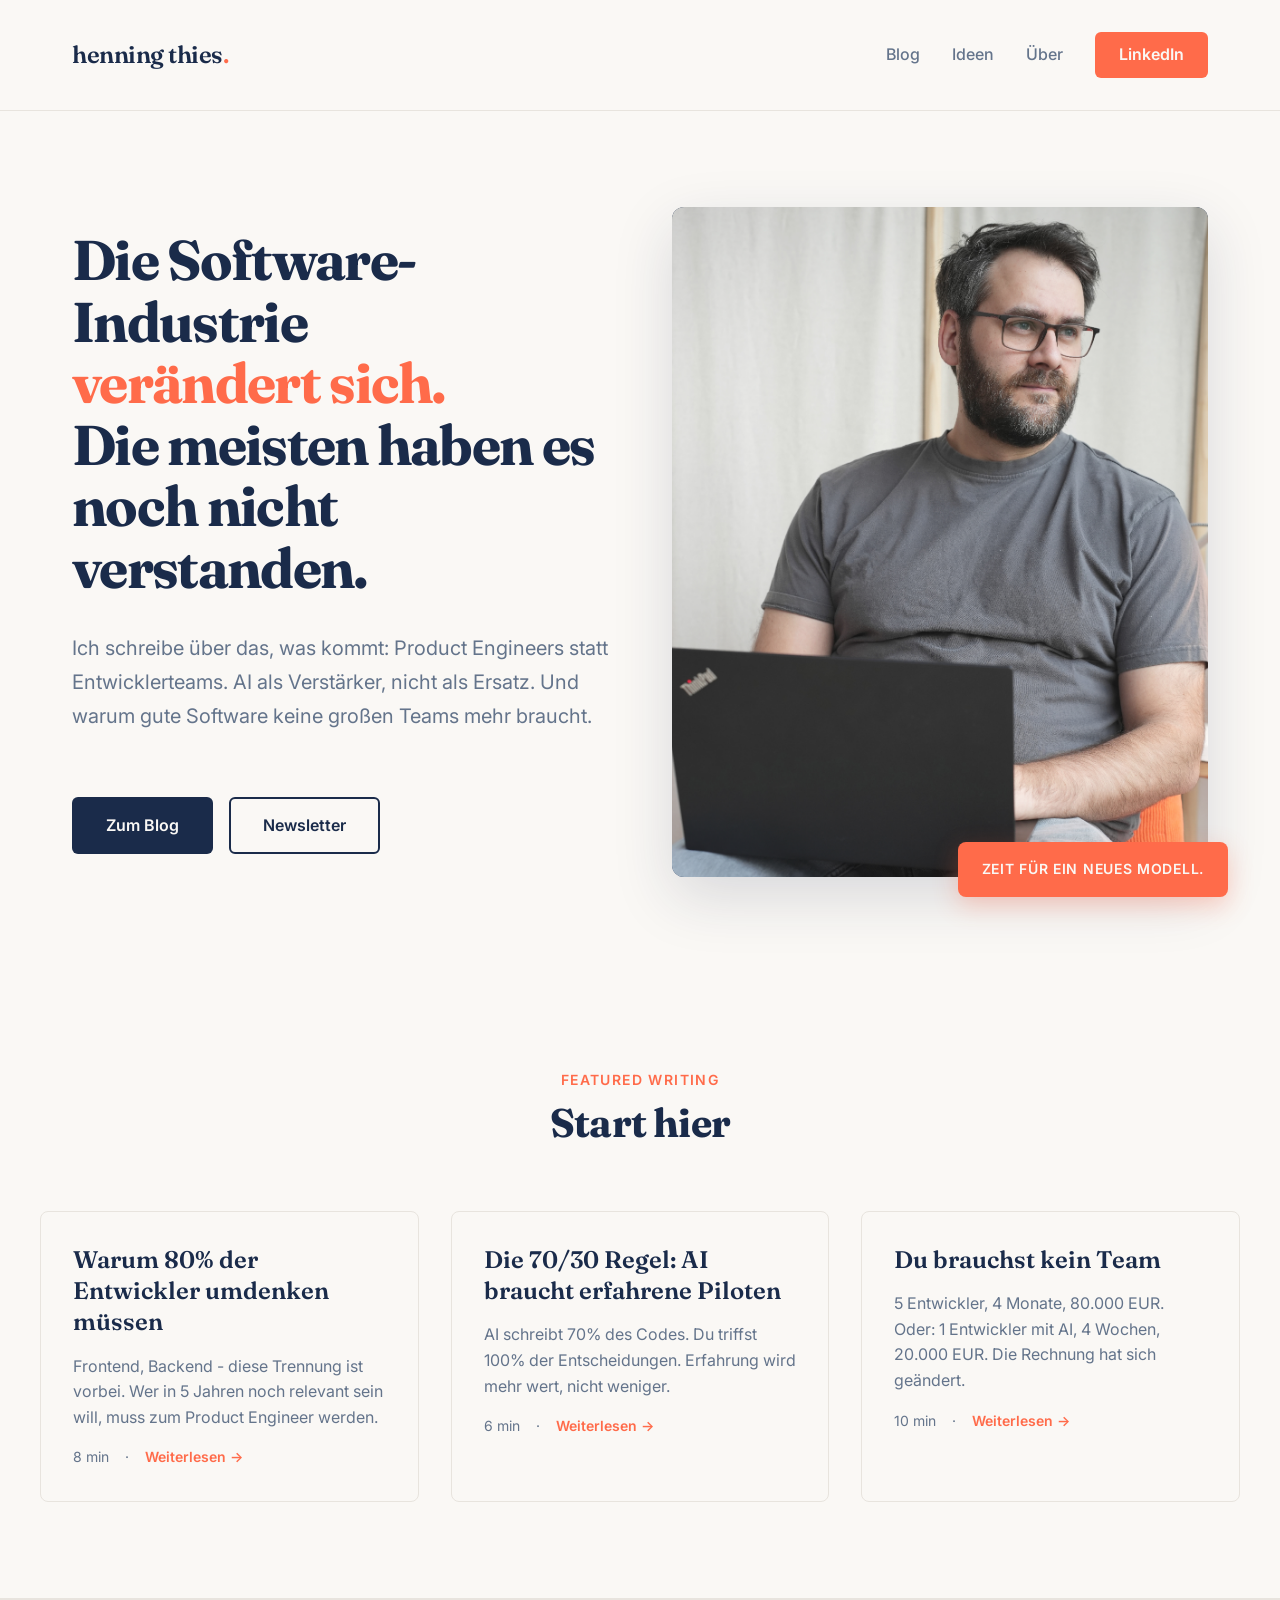
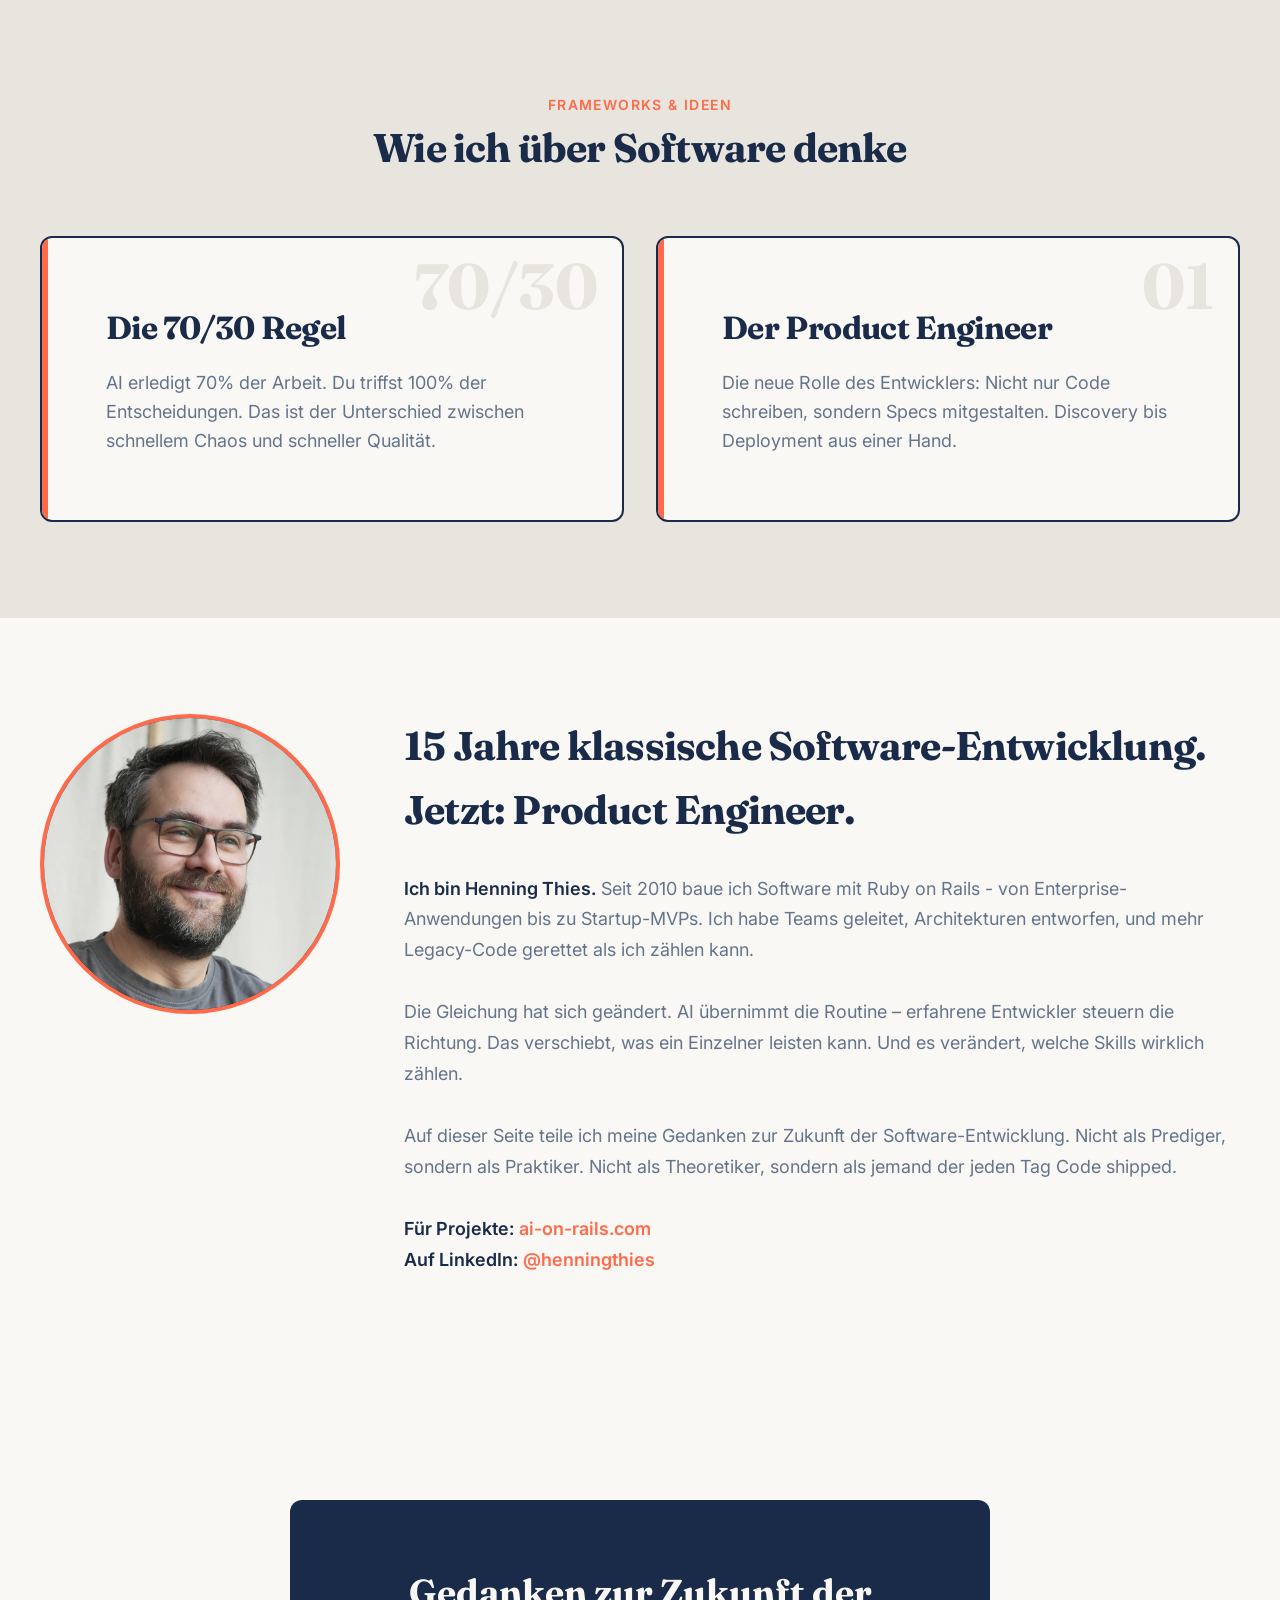
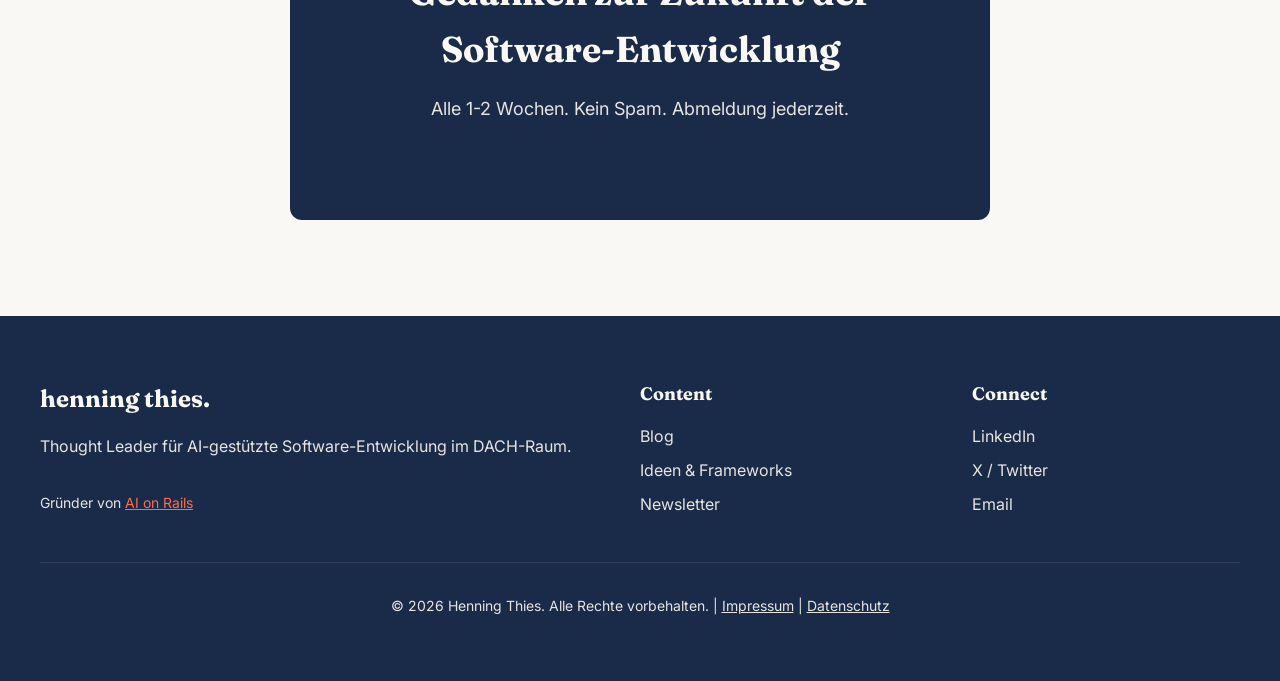
==== commit 2b85020c: "add photos and refine copy Photos: - sessel.jpg for hero section - portrait-2.jpg for about section " ====
--- a/index.html
+++ b/index.html
@@ -216,6 +216,7 @@
       width: 100%;
       height: 100%;
       object-fit: cover;
+      object-position: 50% 10%;
     }
 
     .portrait-placeholder {
@@ -424,6 +425,7 @@
       width: 100%;
       height: 100%;
       object-fit: cover;
+      object-position: 50% 10%;
     }
 
     .about-image-placeholder {
@@ -714,12 +716,9 @@
     </div>
     <div class="hero-image">
       <div class="portrait-container">
-        <!-- Portrait Placeholder - wird durch echtes Foto ersetzt -->
-        <div class="portrait-placeholder">
-          Foto folgt
-        </div>
-      </div>
-      <div class="floating-label">15+ Jahre Rails</div>
+        <img src="/sessel.jpg" alt="Henning Thies">
+      </div>
+      <div class="floating-label">Zeit für ein neues Modell.</div>
     </div>
   </section>
 
@@ -809,17 +808,16 @@
       <div class="about-content">
         <div class="about-image">
           <div class="about-image-container">
-            <!-- Foto Placeholder -->
-            <div class="about-image-placeholder">HT</div>
+            <img src="/portrait-2.jpg" alt="Henning Thies">
           </div>
         </div>
         <div class="about-text">
-          <h2>15 Jahre Rails.<br>Jetzt AI-gestützt.</h2>
+          <h2>15 Jahre klassische Software-Entwicklung.<br>Jetzt: Product Engineer.</h2>
           <p>
             <strong>Ich bin Henning Thies.</strong> Seit 2010 baue ich Software mit Ruby on Rails - von Enterprise-Anwendungen bis zu Startup-MVPs. Ich habe Teams geleitet, Architekturen entworfen, und mehr Legacy-Code gerettet als ich zählen kann.
           </p>
           <p>
-            Heute arbeite ich anders: AI-gestützt, solo, schnell. Was früher 5-Mann-Teams brauchte, liefere ich allein - in Wochen, nicht Monaten. Nicht weil AI besser coden kann als Menschen, sondern weil ich 15 Jahre Erfahrung habe, die AI verstärkt.
+            Die Gleichung hat sich geändert. AI übernimmt die Routine – erfahrene Entwickler steuern die Richtung. Das verschiebt, was ein Einzelner leisten kann. Und es verändert, welche Skills wirklich zählen.
           </p>
           <p>
             Auf dieser Seite teile ich meine Gedanken zur Zukunft der Software-Entwicklung. Nicht als Prediger, sondern als Praktiker. Nicht als Theoretiker, sondern als jemand der jeden Tag Code shipped.
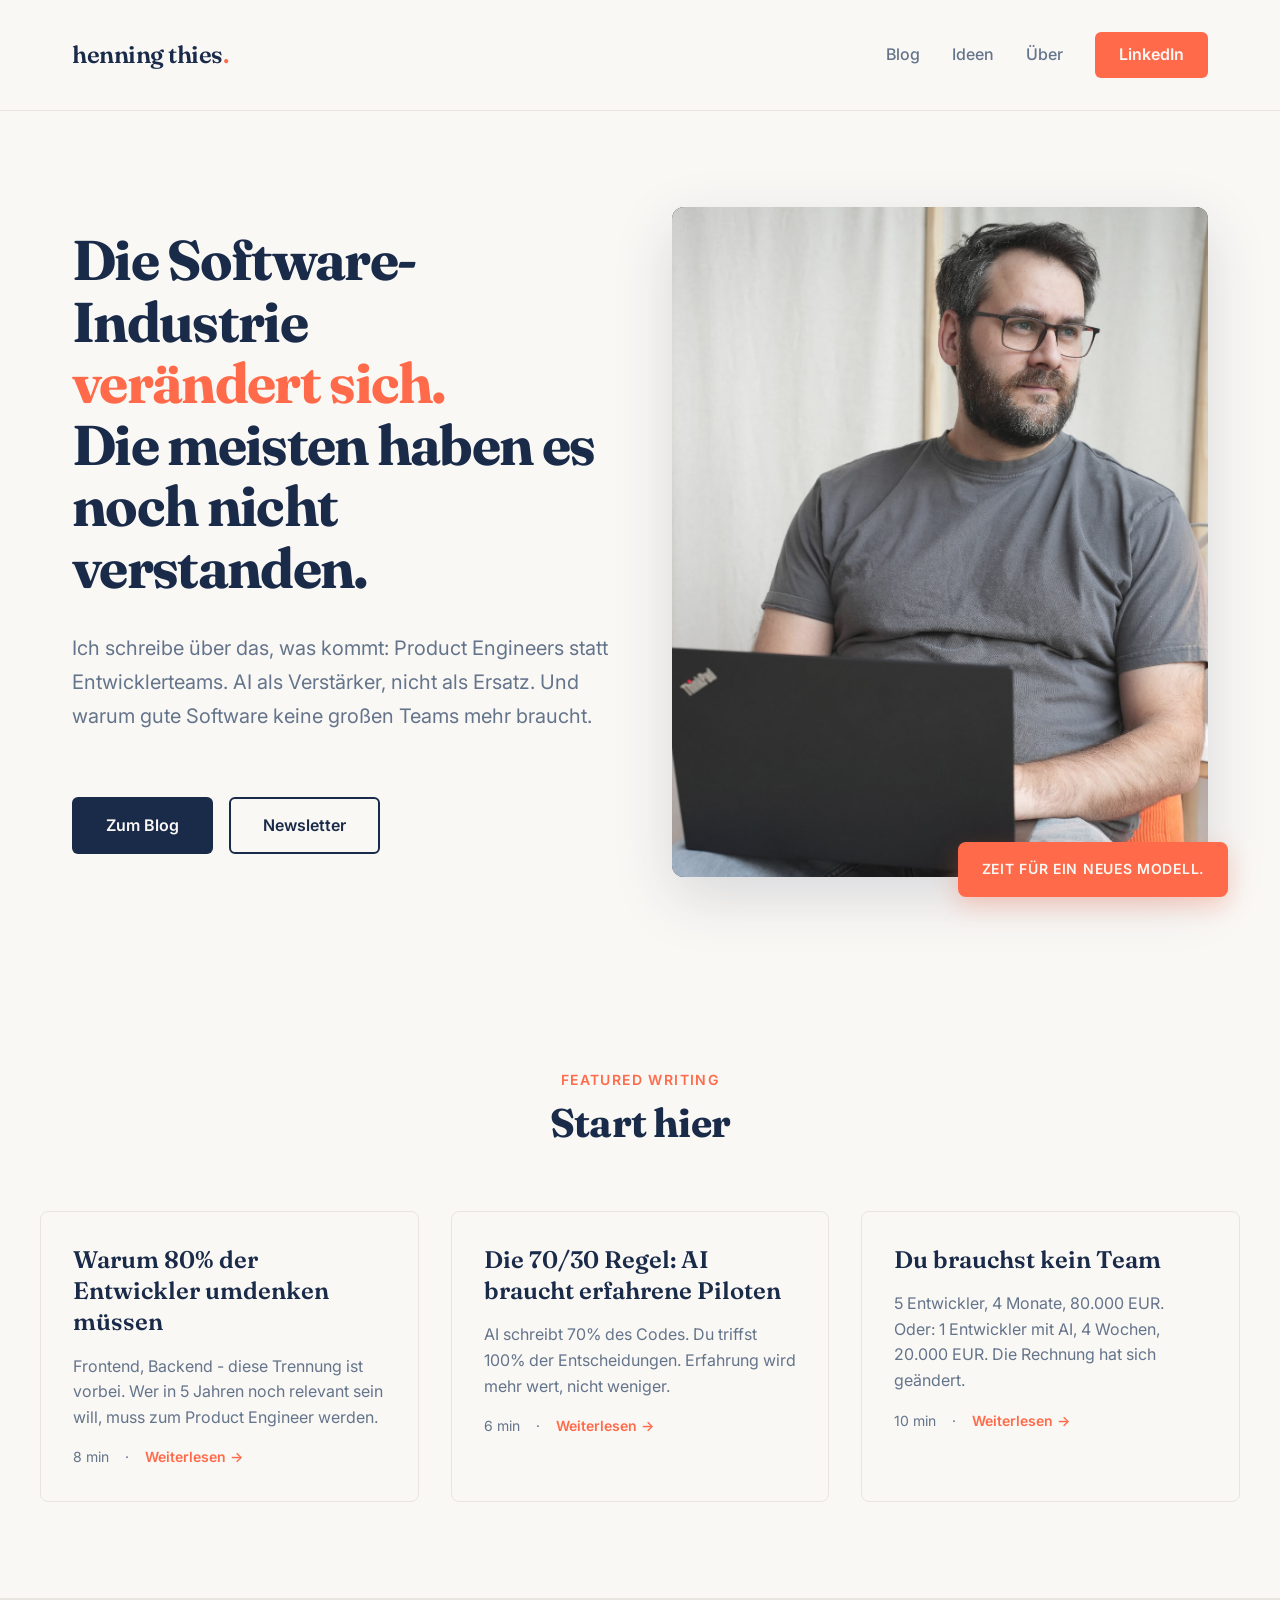
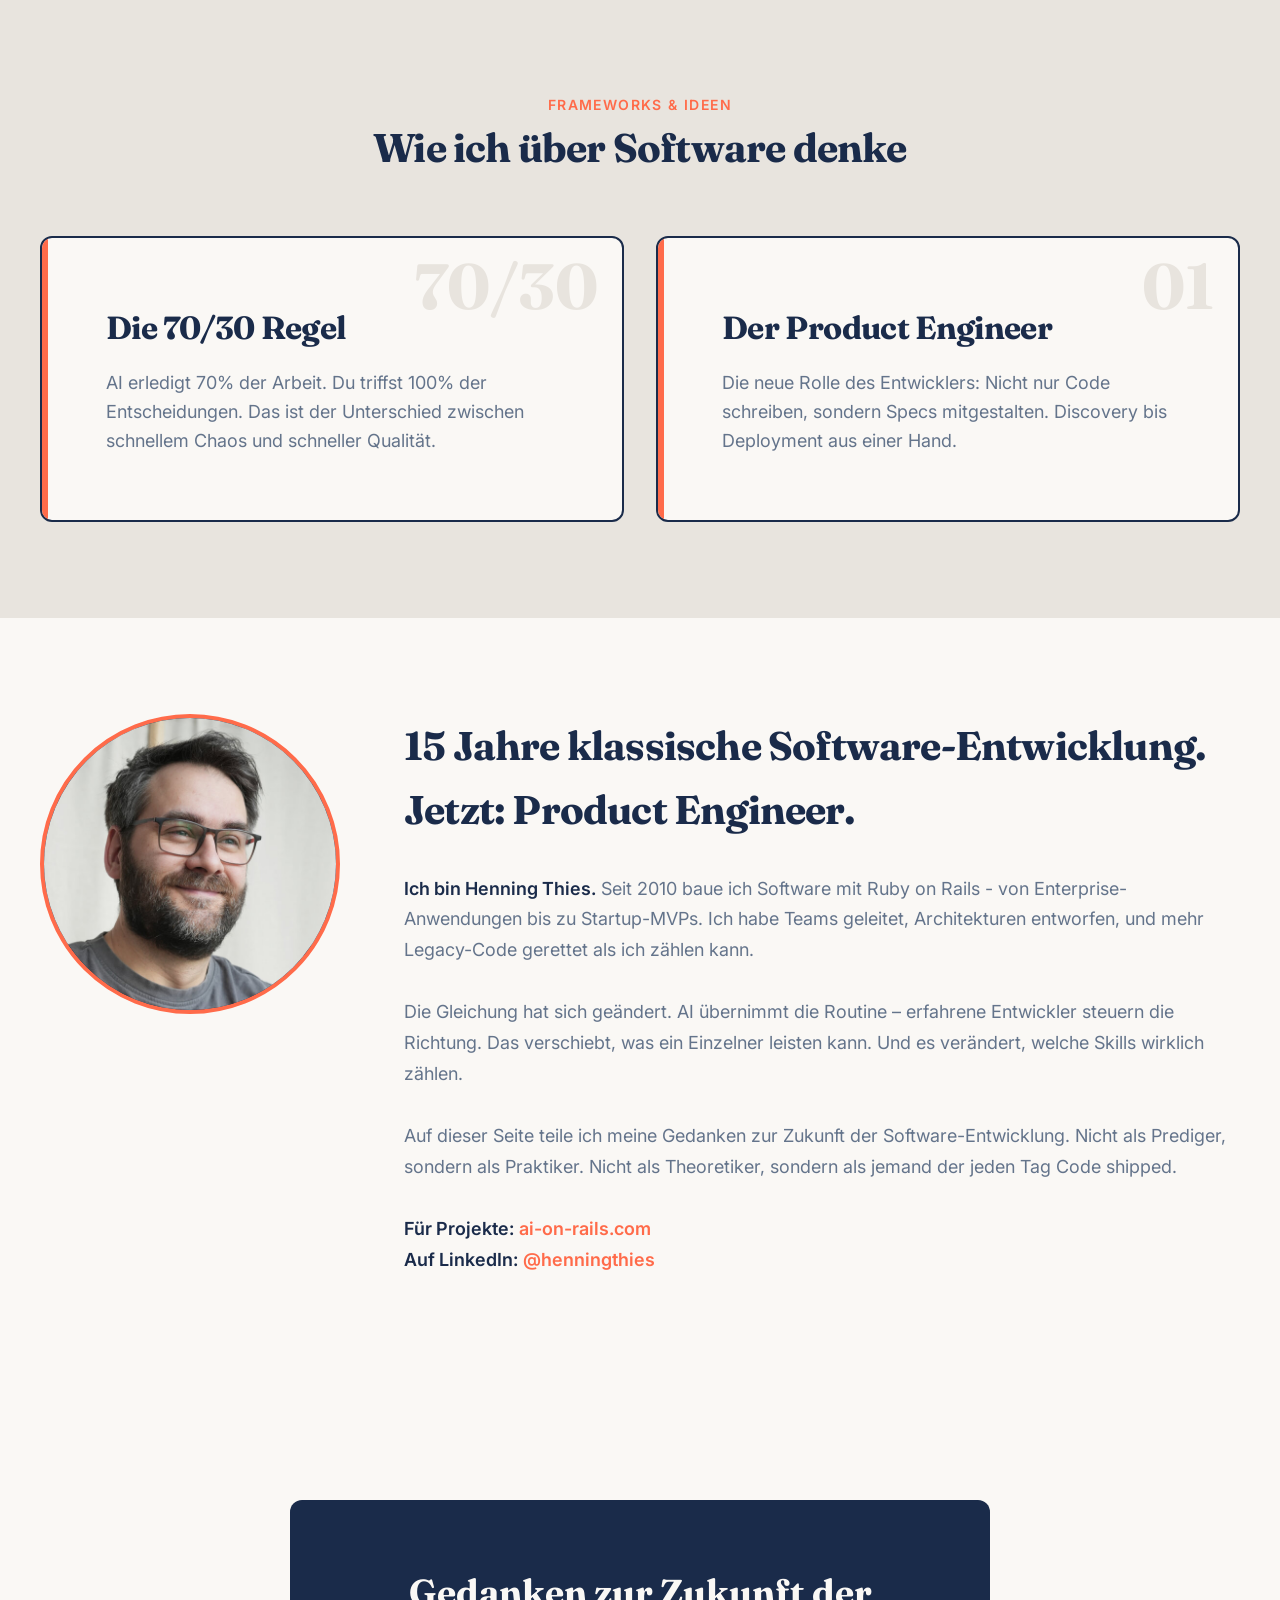
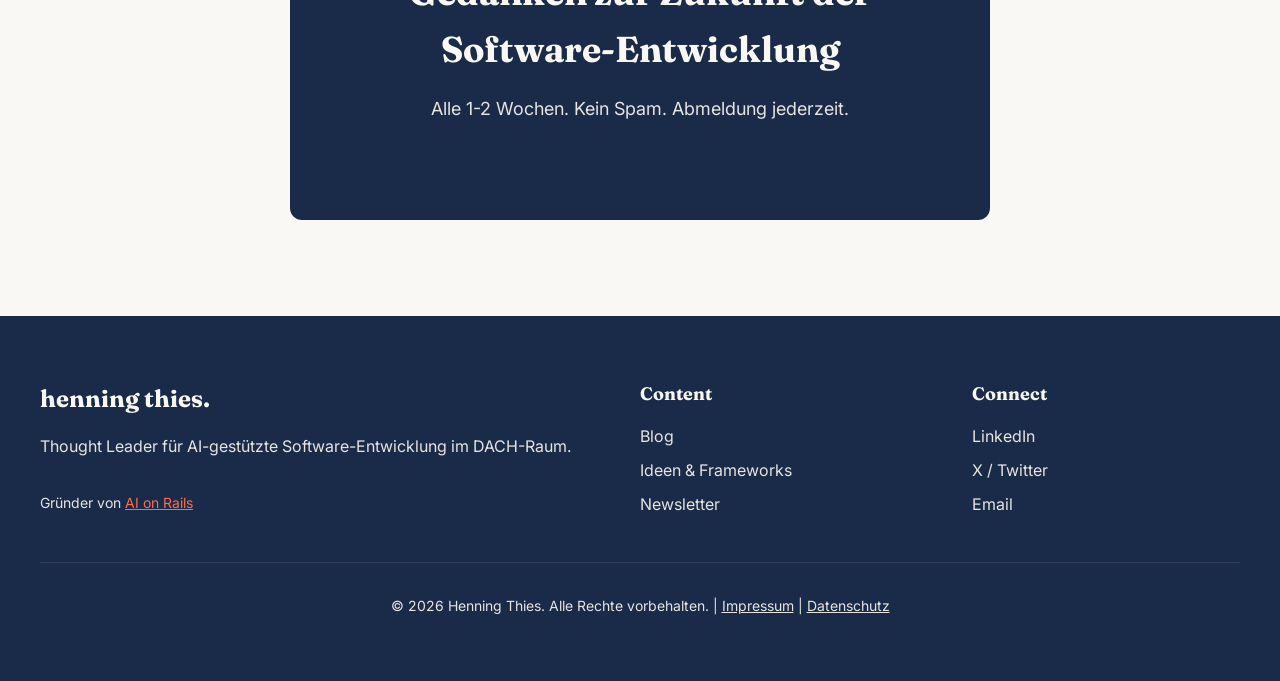
==== commit 781bcc72: "SEO-Optimierung: OG-Tags, Bilder-Komprimierung, Sitemap - Bilder komprimiert (sessel: 1.5MB→291KB, p" ====
--- a/index.html
+++ b/index.html
@@ -5,6 +5,24 @@
   <meta name="viewport" content="width=device-width, initial-scale=1.0">
   <title>Henning Thies - Product Engineer</title>
   <meta name="description" content="Die Software-Industrie verändert sich. Ich schreibe über Product Engineers, AI-gestützte Entwicklung und warum gute Software keine großen Teams mehr braucht.">
+
+  <!-- Canonical -->
+  <link rel="canonical" href="https://henning-thies.de/">
+
+  <!-- Open Graph -->
+  <meta property="og:type" content="website">
+  <meta property="og:url" content="https://henning-thies.de/">
+  <meta property="og:title" content="Henning Thies - Product Engineer">
+  <meta property="og:description" content="Die Software-Industrie verändert sich. Ich schreibe über Product Engineers, AI-gestützte Entwicklung und warum gute Software keine großen Teams mehr braucht.">
+  <meta property="og:image" content="https://henning-thies.de/sessel.jpg">
+  <meta property="og:locale" content="de_DE">
+
+  <!-- Twitter Card -->
+  <meta name="twitter:card" content="summary_large_image">
+  <meta name="twitter:title" content="Henning Thies - Product Engineer">
+  <meta name="twitter:description" content="Die Software-Industrie verändert sich. Ich schreibe über Product Engineers, AI-gestützte Entwicklung und warum gute Software keine großen Teams mehr braucht.">
+  <meta name="twitter:image" content="https://henning-thies.de/sessel.jpg">
+
   <link rel="preconnect" href="https://fonts.googleapis.com">
   <link rel="preconnect" href="https://fonts.gstatic.com" crossorigin>
   <link href="https://fonts.googleapis.com/css2?family=Fraunces:ital,opsz,wght@0,9..144,400;0,9..144,600;0,9..144,700;1,9..144,400&family=Inter:wght@400;500;600&display=swap" rel="stylesheet">
@@ -716,7 +734,7 @@
     </div>
     <div class="hero-image">
       <div class="portrait-container">
-        <img src="/sessel.jpg" alt="Henning Thies">
+        <img src="/sessel.jpg" alt="Henning Thies, Product Engineer, sitzt im Sessel">
       </div>
       <div class="floating-label">Zeit für ein neues Modell.</div>
     </div>
@@ -808,7 +826,7 @@
       <div class="about-content">
         <div class="about-image">
           <div class="about-image-container">
-            <img src="/portrait-2.jpg" alt="Henning Thies">
+            <img src="/portrait-2.jpg" alt="Henning Thies Portrait">
           </div>
         </div>
         <div class="about-text">
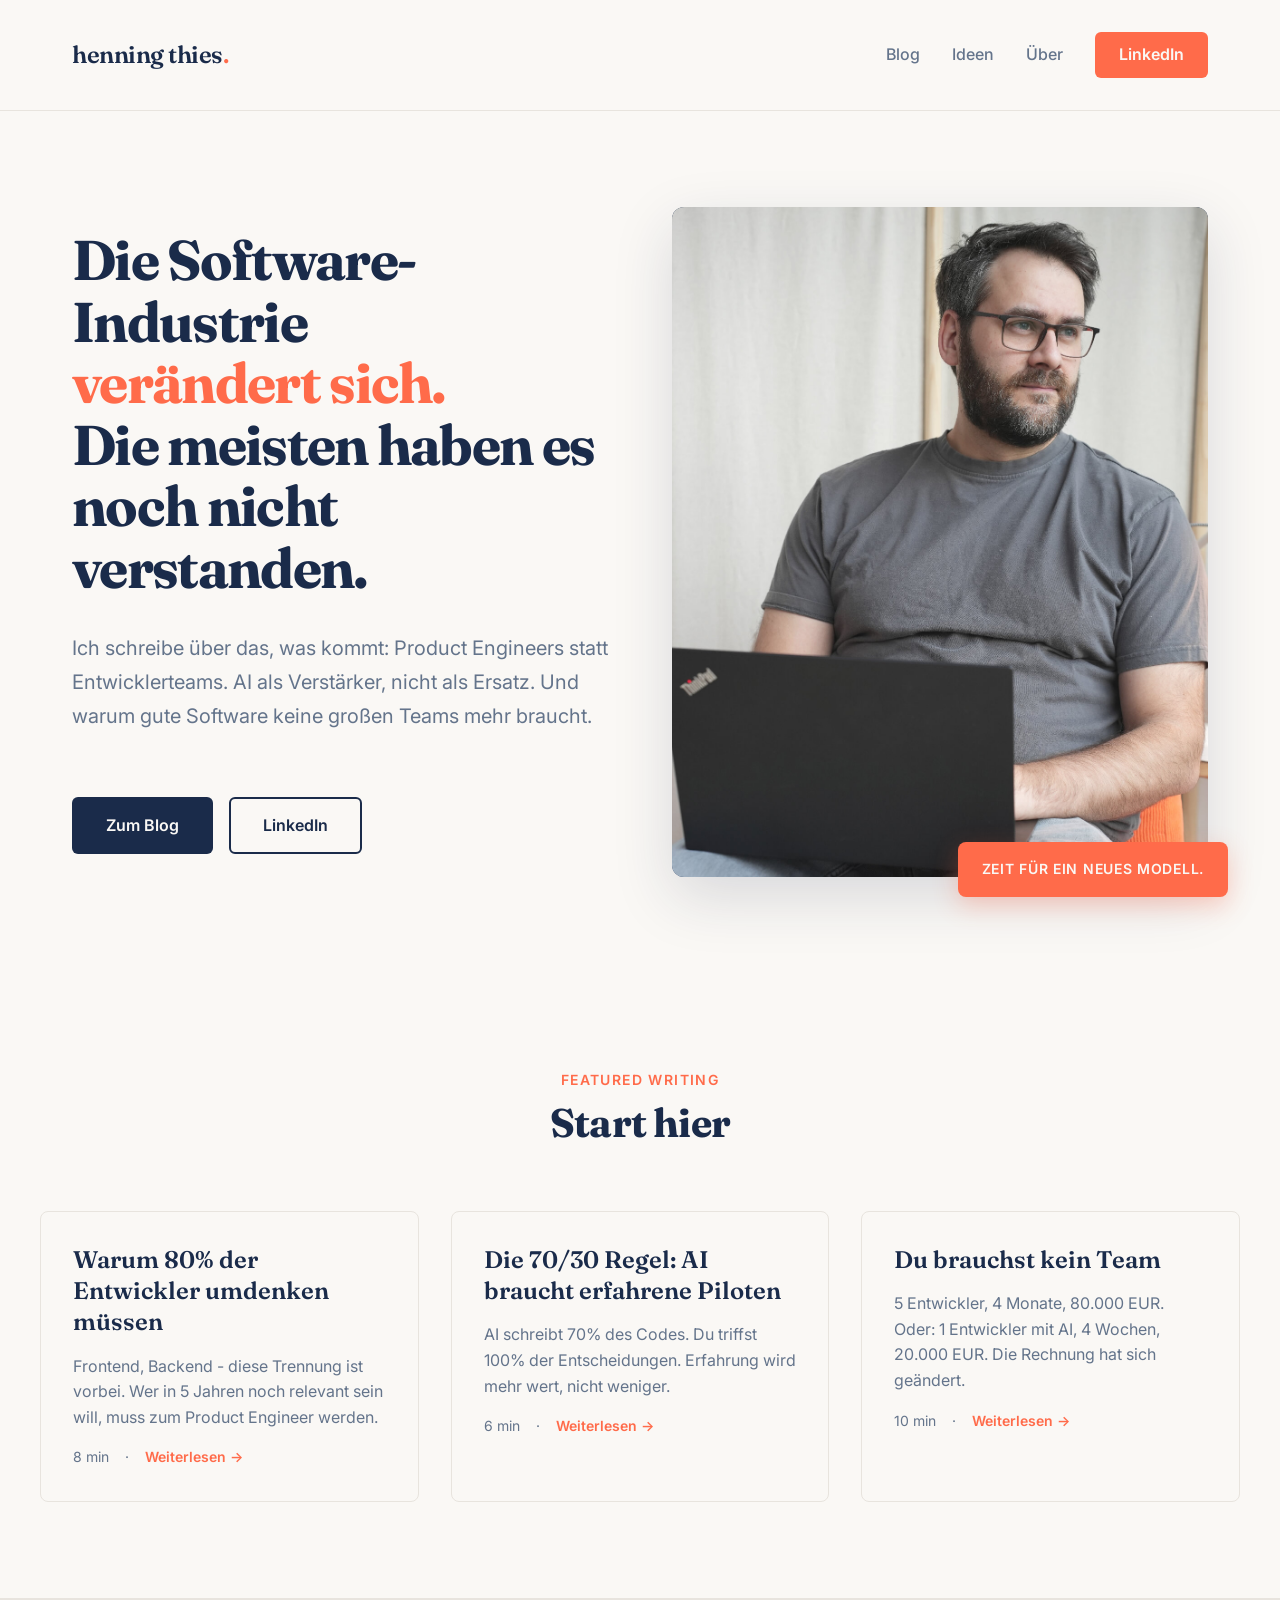
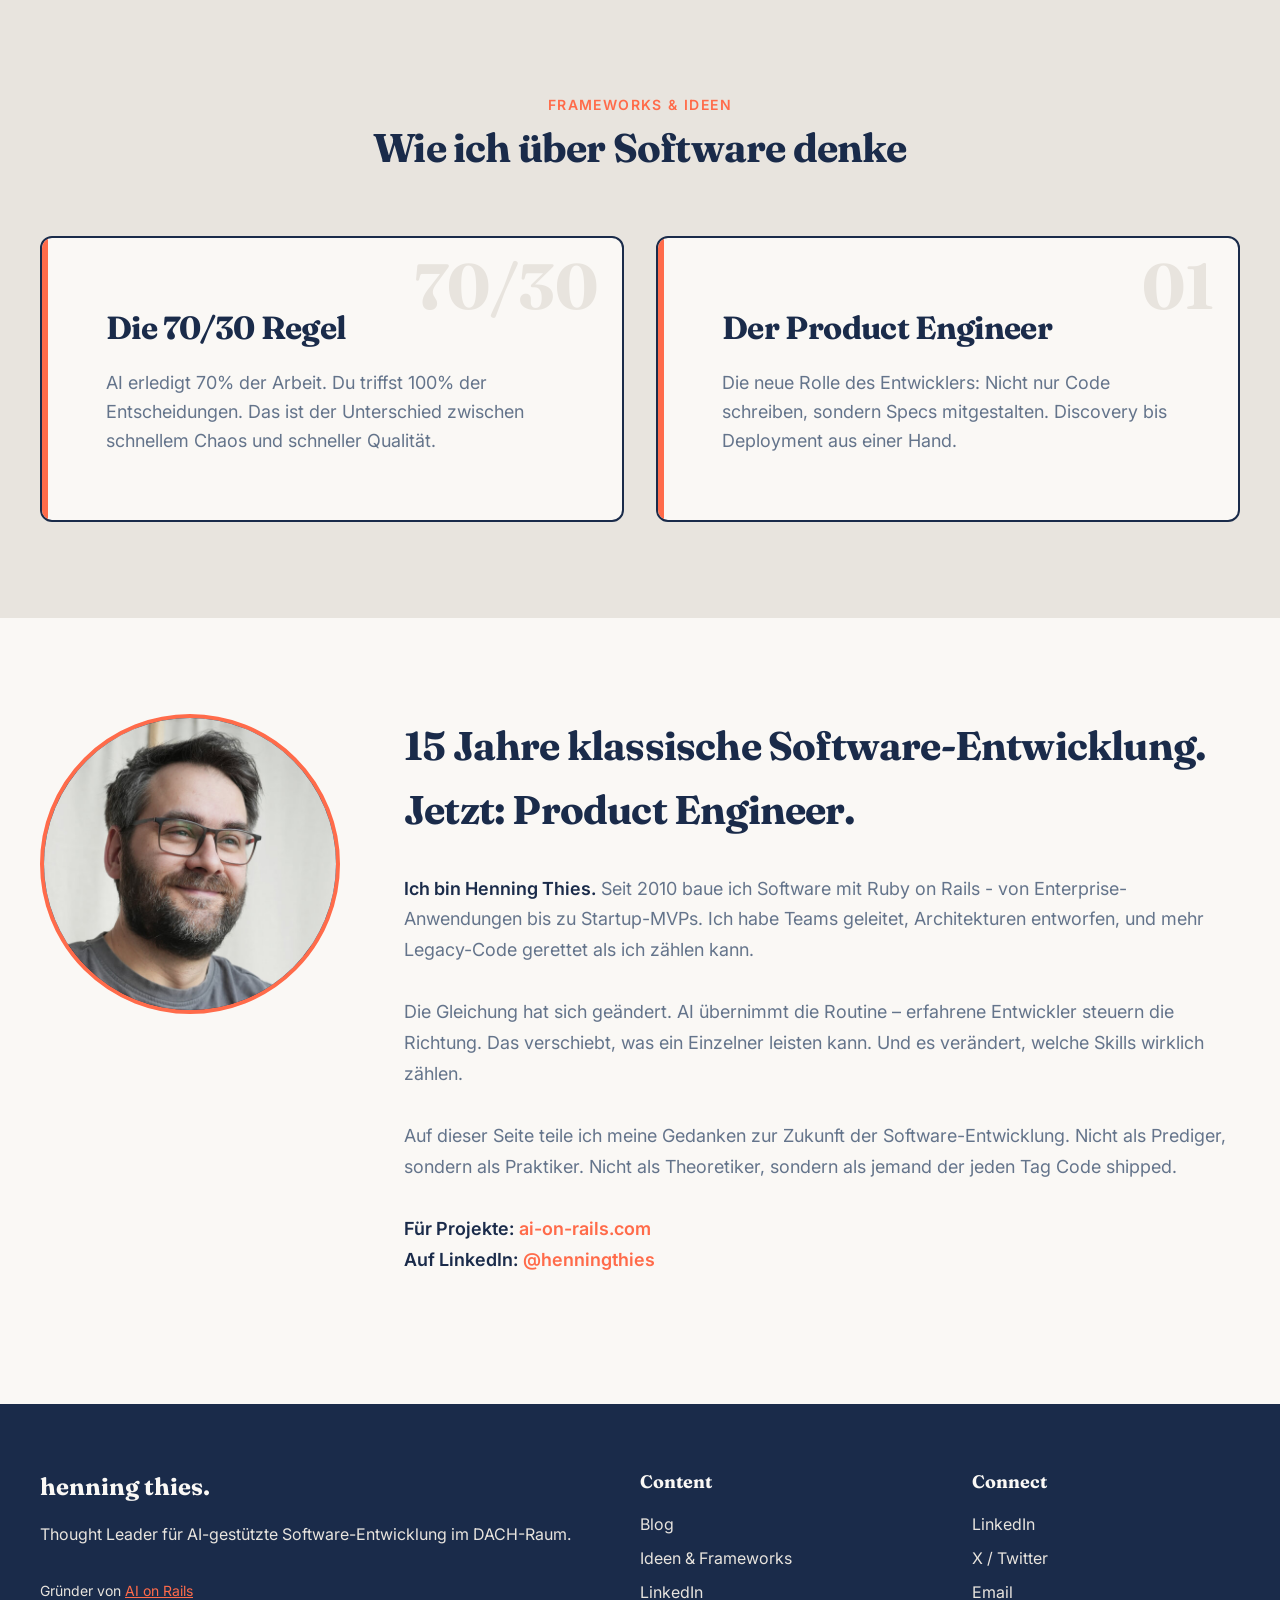
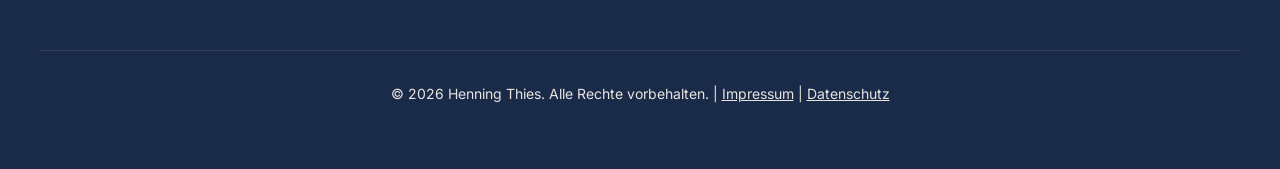
==== commit f9787724: "Newsletter entfernt, LinkedIn-CTAs statt dessen - Newsletter-Sektion von Startseite entfernt - Hero-" ====
--- a/index.html
+++ b/index.html
@@ -729,7 +729,7 @@
       </p>
       <div class="hero-cta-group">
         <a href="#blog" class="btn btn-primary">Zum Blog</a>
-        <a href="#newsletter" class="btn btn-secondary">Newsletter</a>
+        <a href="https://linkedin.com/in/henningthies" class="btn btn-secondary" target="_blank">LinkedIn</a>
       </div>
     </div>
     <div class="hero-image">
@@ -849,17 +849,6 @@
     </div>
   </section>
 
-  <!-- Newsletter Section -->
-  <section class="section" id="newsletter">
-    <div class="container">
-      <div class="newsletter-box">
-        <h2>Gedanken zur Zukunft der Software-Entwicklung</h2>
-        <p>Alle 1-2 Wochen. Kein Spam. Abmeldung jederzeit.</p>
-        <script async data-uid="721279f668" src="https://henning-thies.kit.com/721279f668/index.js"></script>
-      </div>
-    </div>
-  </section>
-
   <!-- Footer -->
   <footer>
     <div class="footer-container">
@@ -878,7 +867,7 @@
         <ul>
           <li><a href="#blog">Blog</a></li>
           <li><a href="#ideen">Ideen & Frameworks</a></li>
-          <li><a href="#newsletter">Newsletter</a></li>
+          <li><a href="https://linkedin.com/in/henningthies" target="_blank">LinkedIn</a></li>
         </ul>
       </div>
 
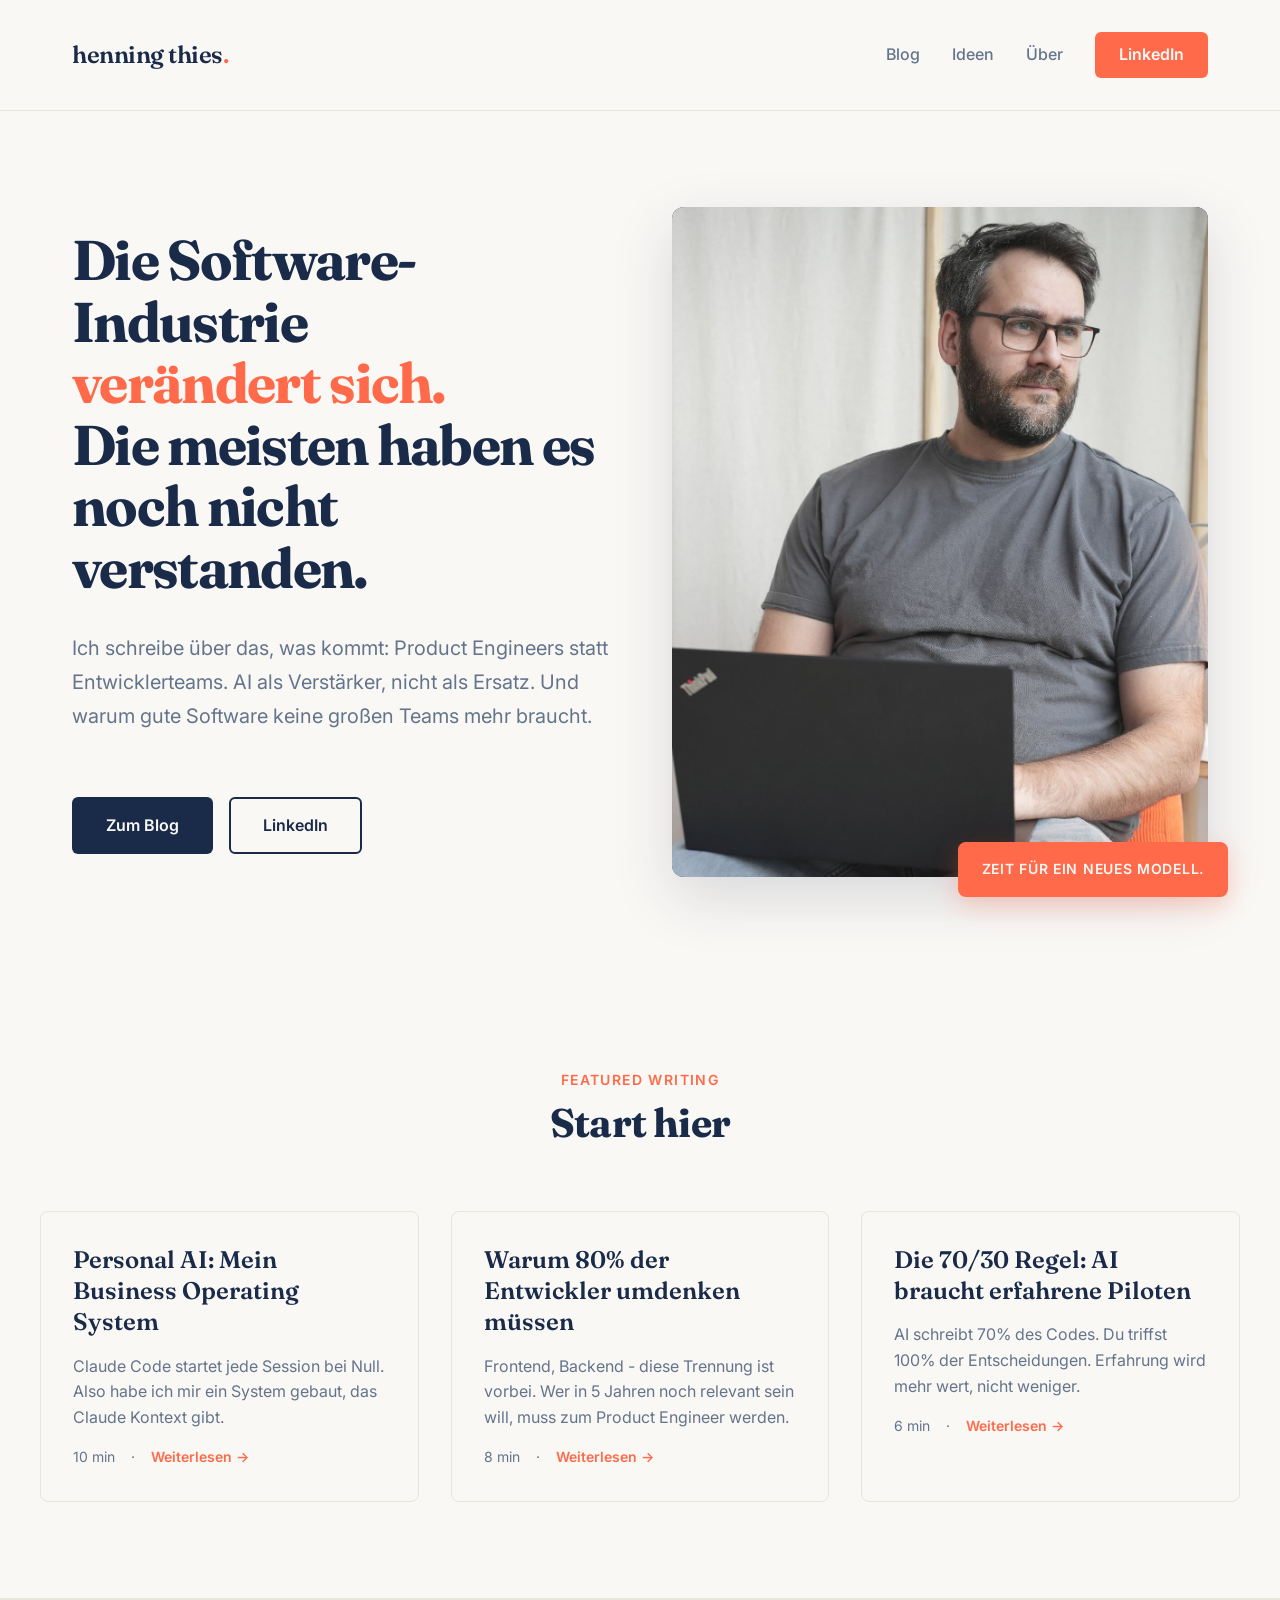
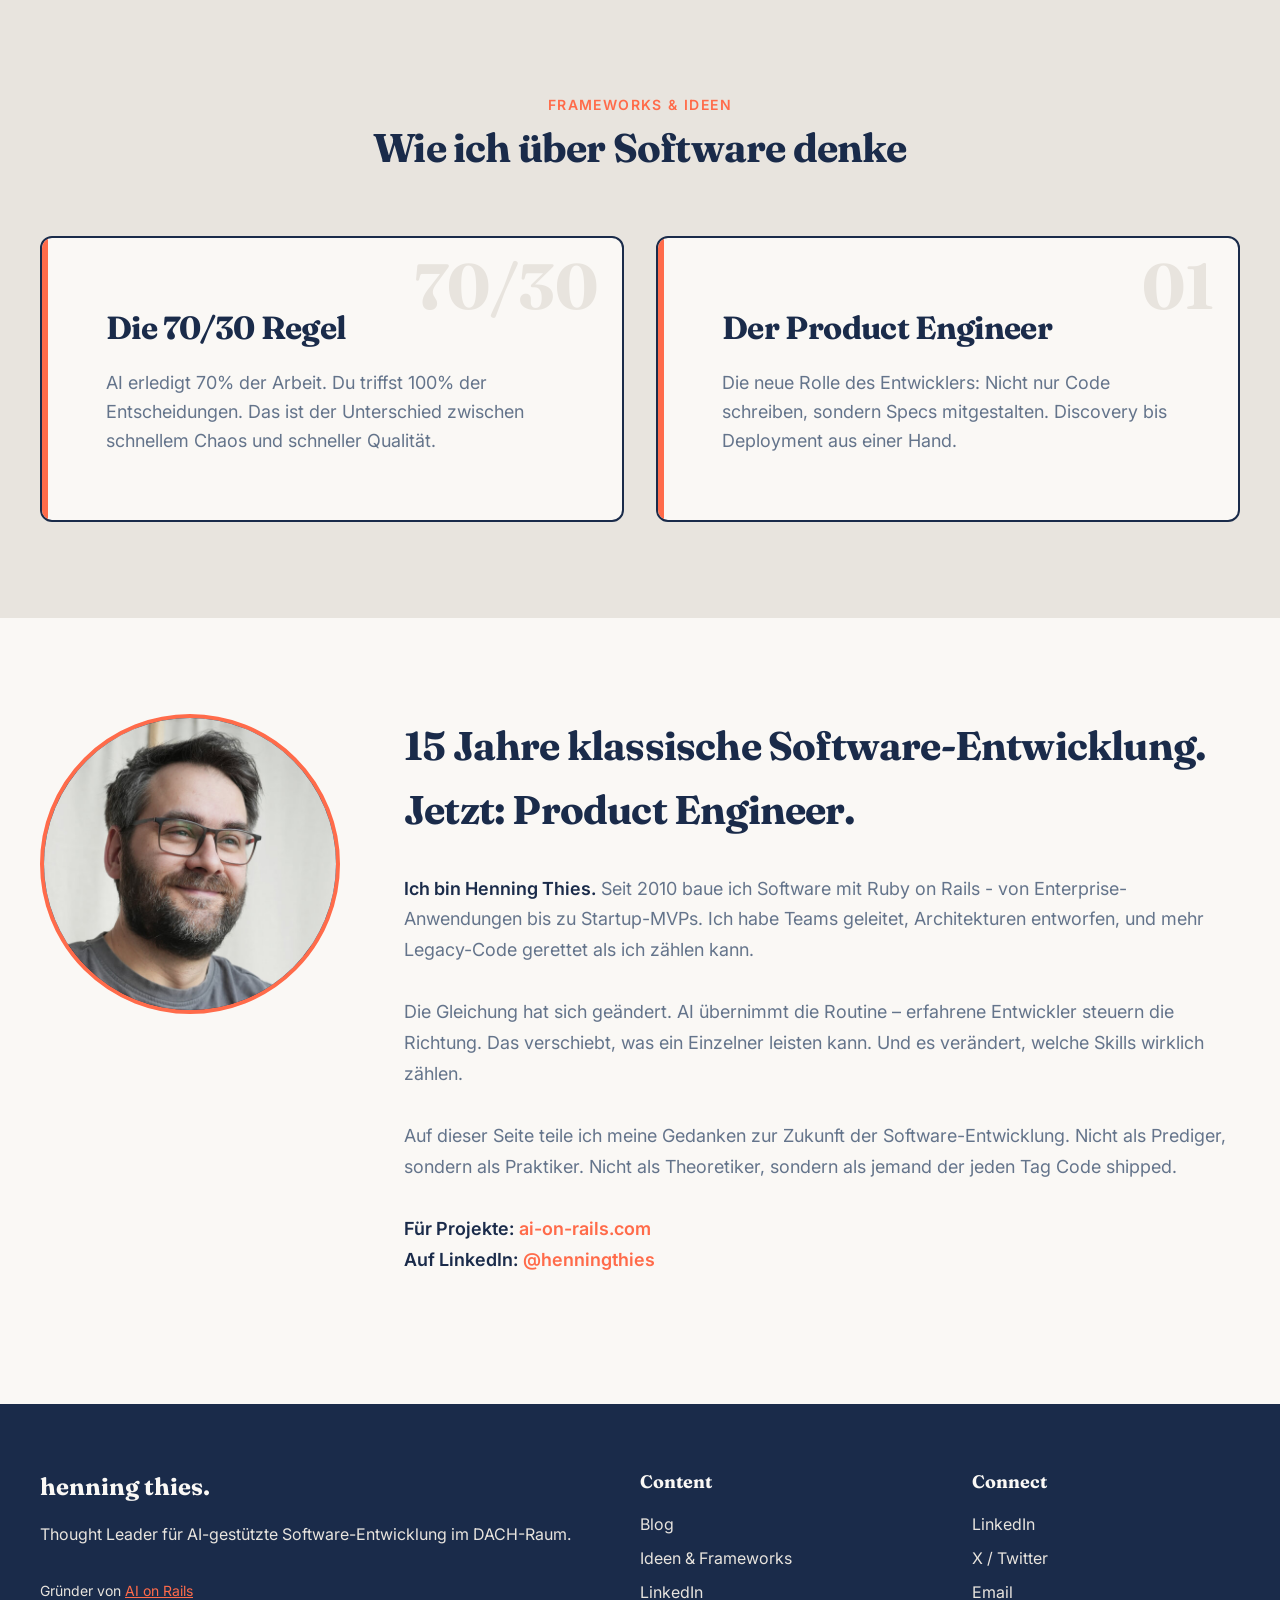
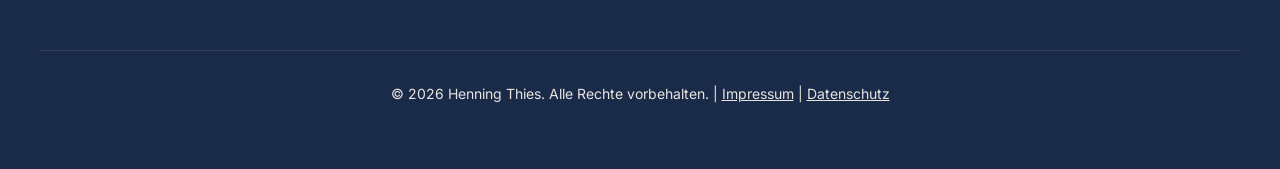
==== commit 14610b80: "Add Personal AI blog post - New article: PAI as Business Operating System with Claude Code - OG imag" ====
--- a/index.html
+++ b/index.html
@@ -748,6 +748,20 @@
         <h2>Start hier</h2>
       </div>
       <div class="articles-grid">
+        <a href="/blog/personal-ai.html" class="article-card" style="text-decoration: none;">
+          <div class="article-card-content">
+            <h3>Personal AI: Mein Business Operating System</h3>
+            <p>
+              Claude Code startet jede Session bei Null. Also habe ich mir ein System gebaut, das Claude Kontext gibt.
+            </p>
+            <div class="article-meta">
+              <span>10 min</span>
+              <span>·</span>
+              <span class="read-more">Weiterlesen →</span>
+            </div>
+          </div>
+        </a>
+
         <a href="/blog/der-produktengineer.html" class="article-card" style="text-decoration: none;">
           <div class="article-card-content">
             <h3>Warum 80% der Entwickler umdenken müssen</h3>
@@ -770,20 +784,6 @@
             </p>
             <div class="article-meta">
               <span>6 min</span>
-              <span>·</span>
-              <span class="read-more">Weiterlesen →</span>
-            </div>
-          </div>
-        </a>
-
-        <a href="/blog/du-brauchst-kein-team.html" class="article-card" style="text-decoration: none;">
-          <div class="article-card-content">
-            <h3>Du brauchst kein Team</h3>
-            <p>
-              5 Entwickler, 4 Monate, 80.000 EUR. Oder: 1 Entwickler mit AI, 4 Wochen, 20.000 EUR. Die Rechnung hat sich geändert.
-            </p>
-            <div class="article-meta">
-              <span>10 min</span>
               <span>·</span>
               <span class="read-more">Weiterlesen →</span>
             </div>
